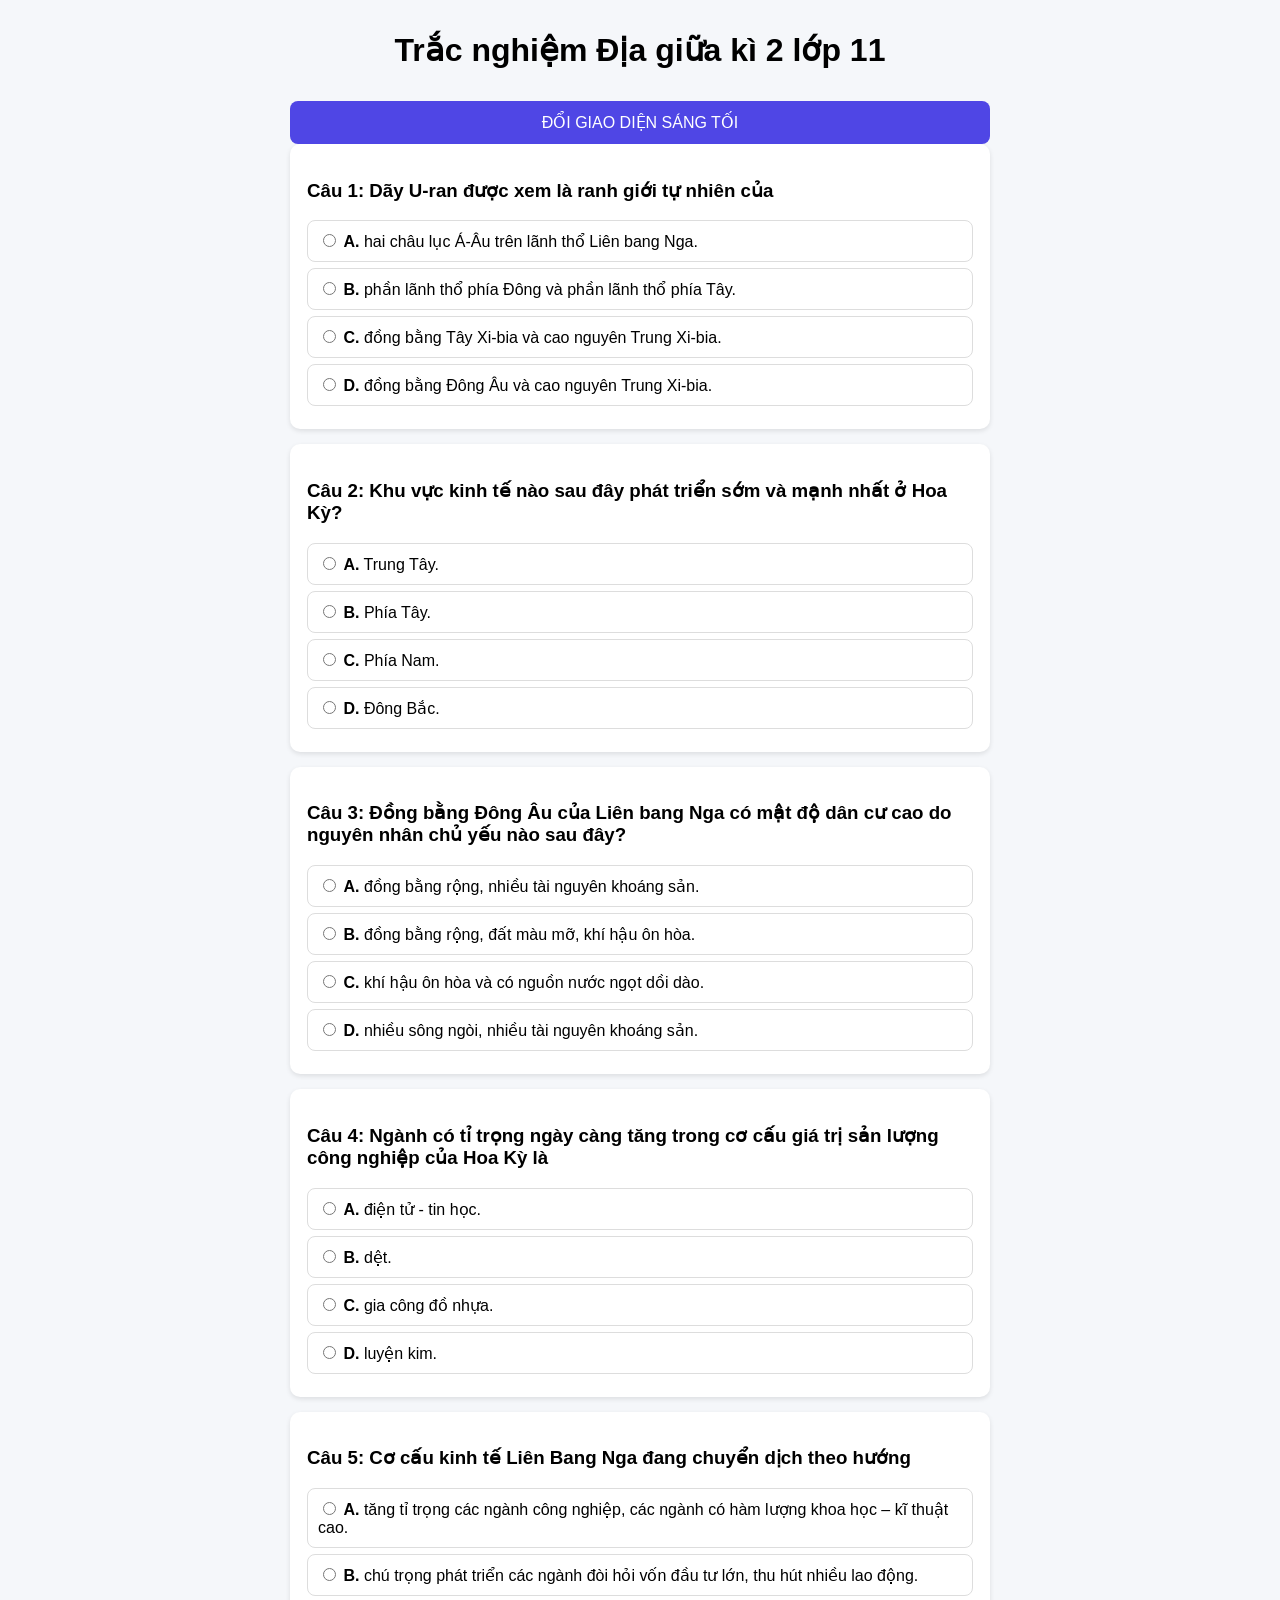
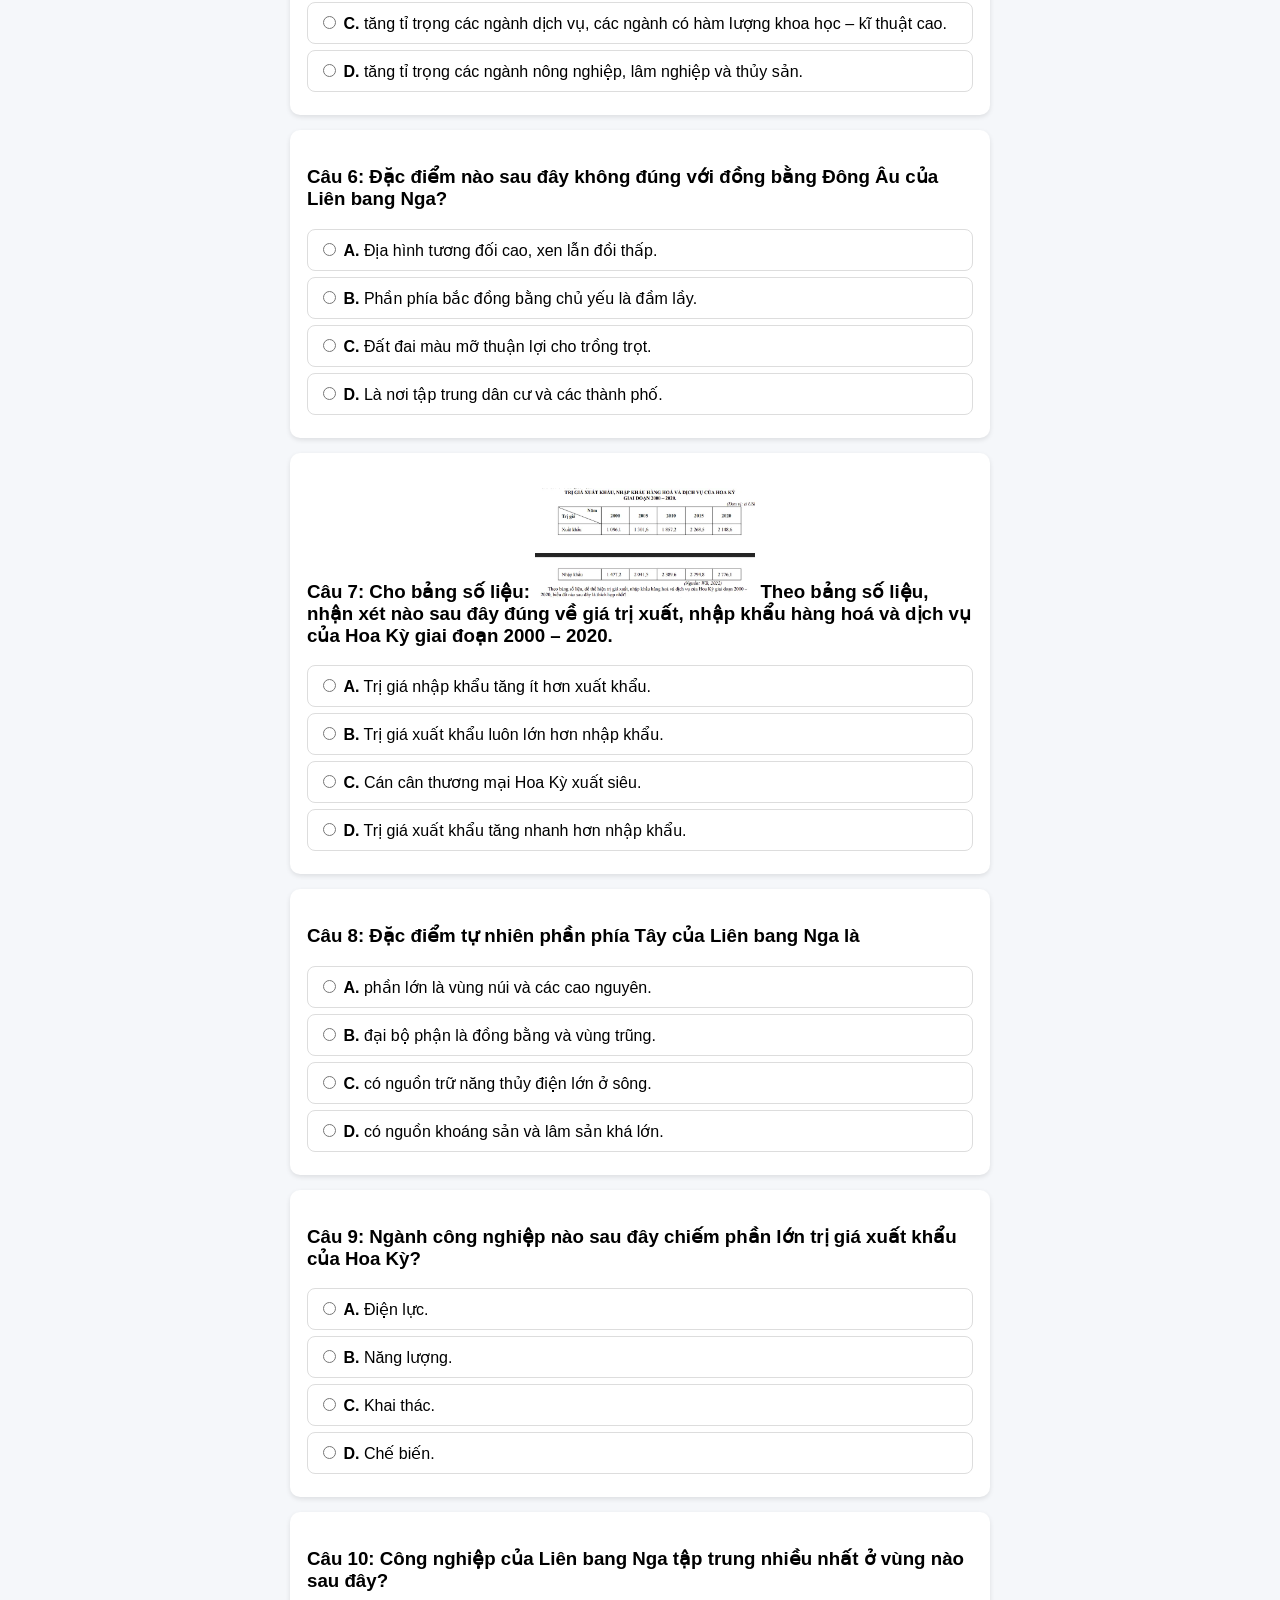
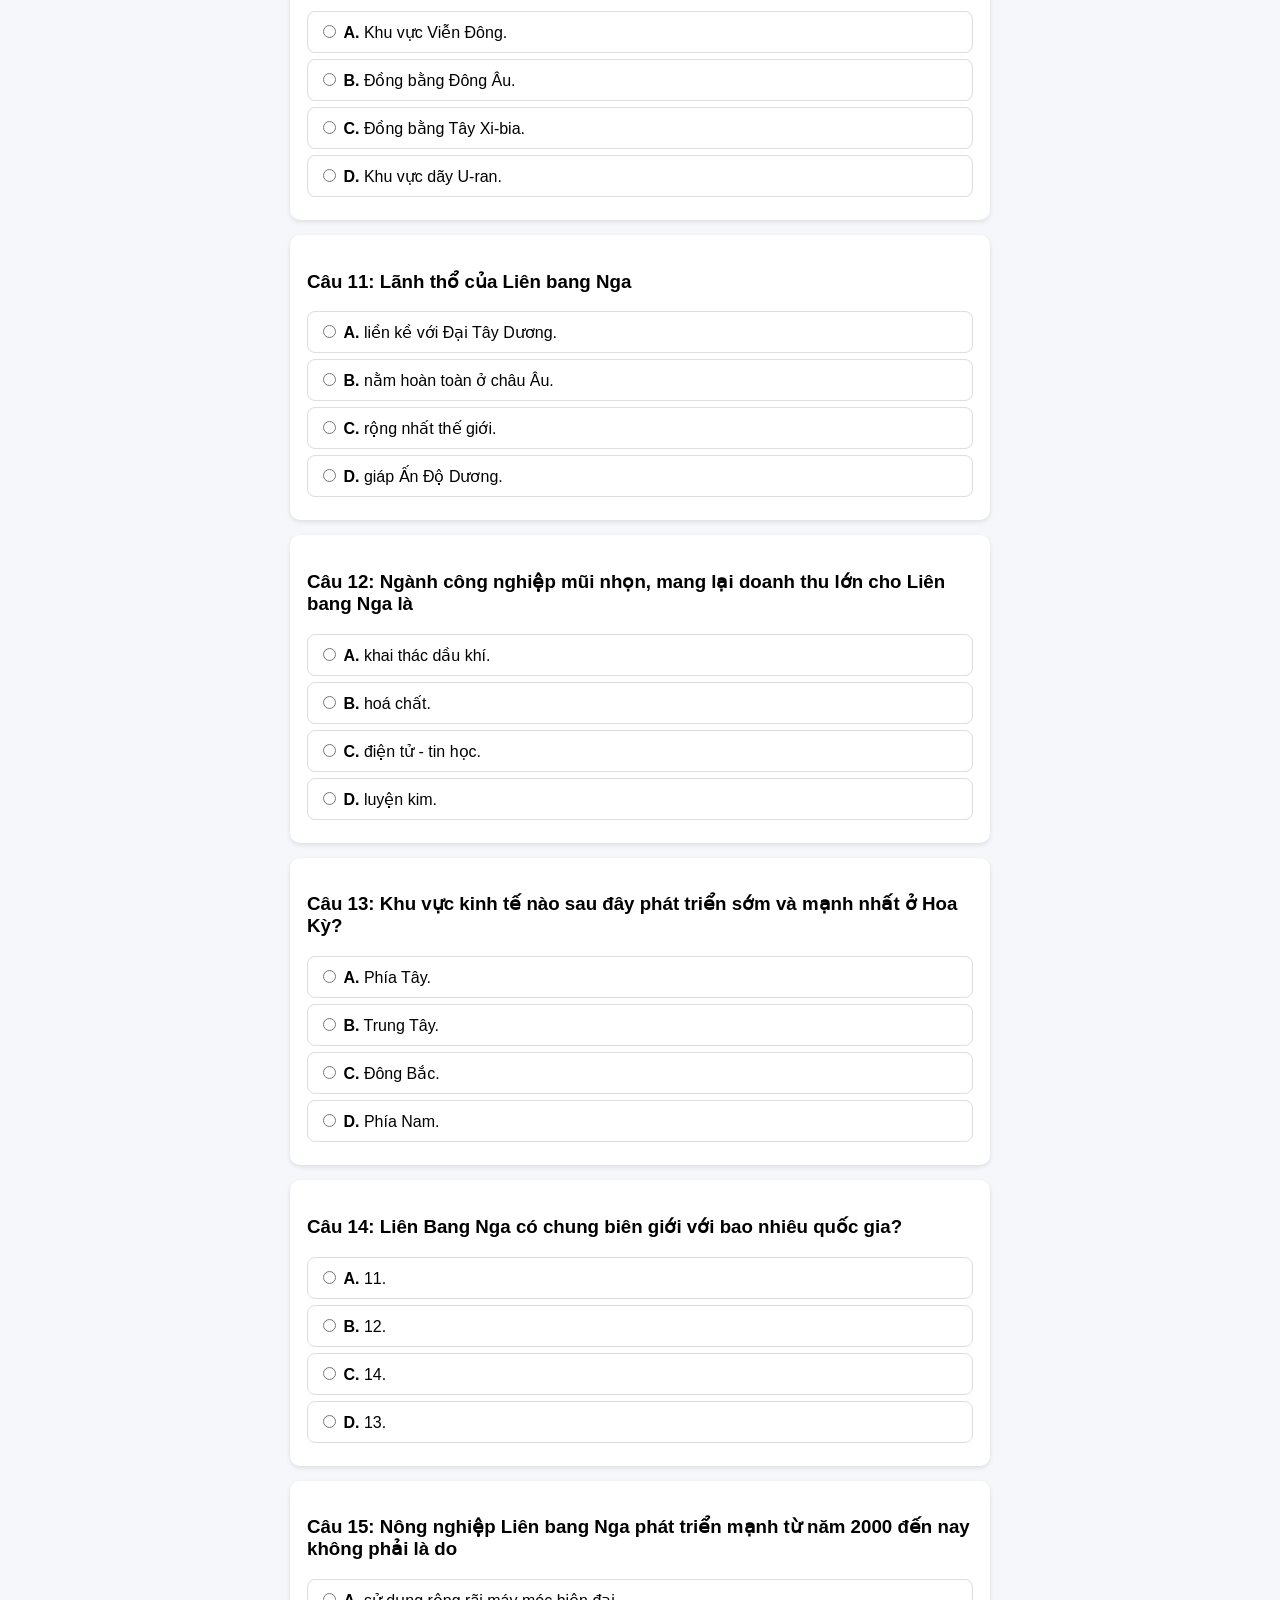
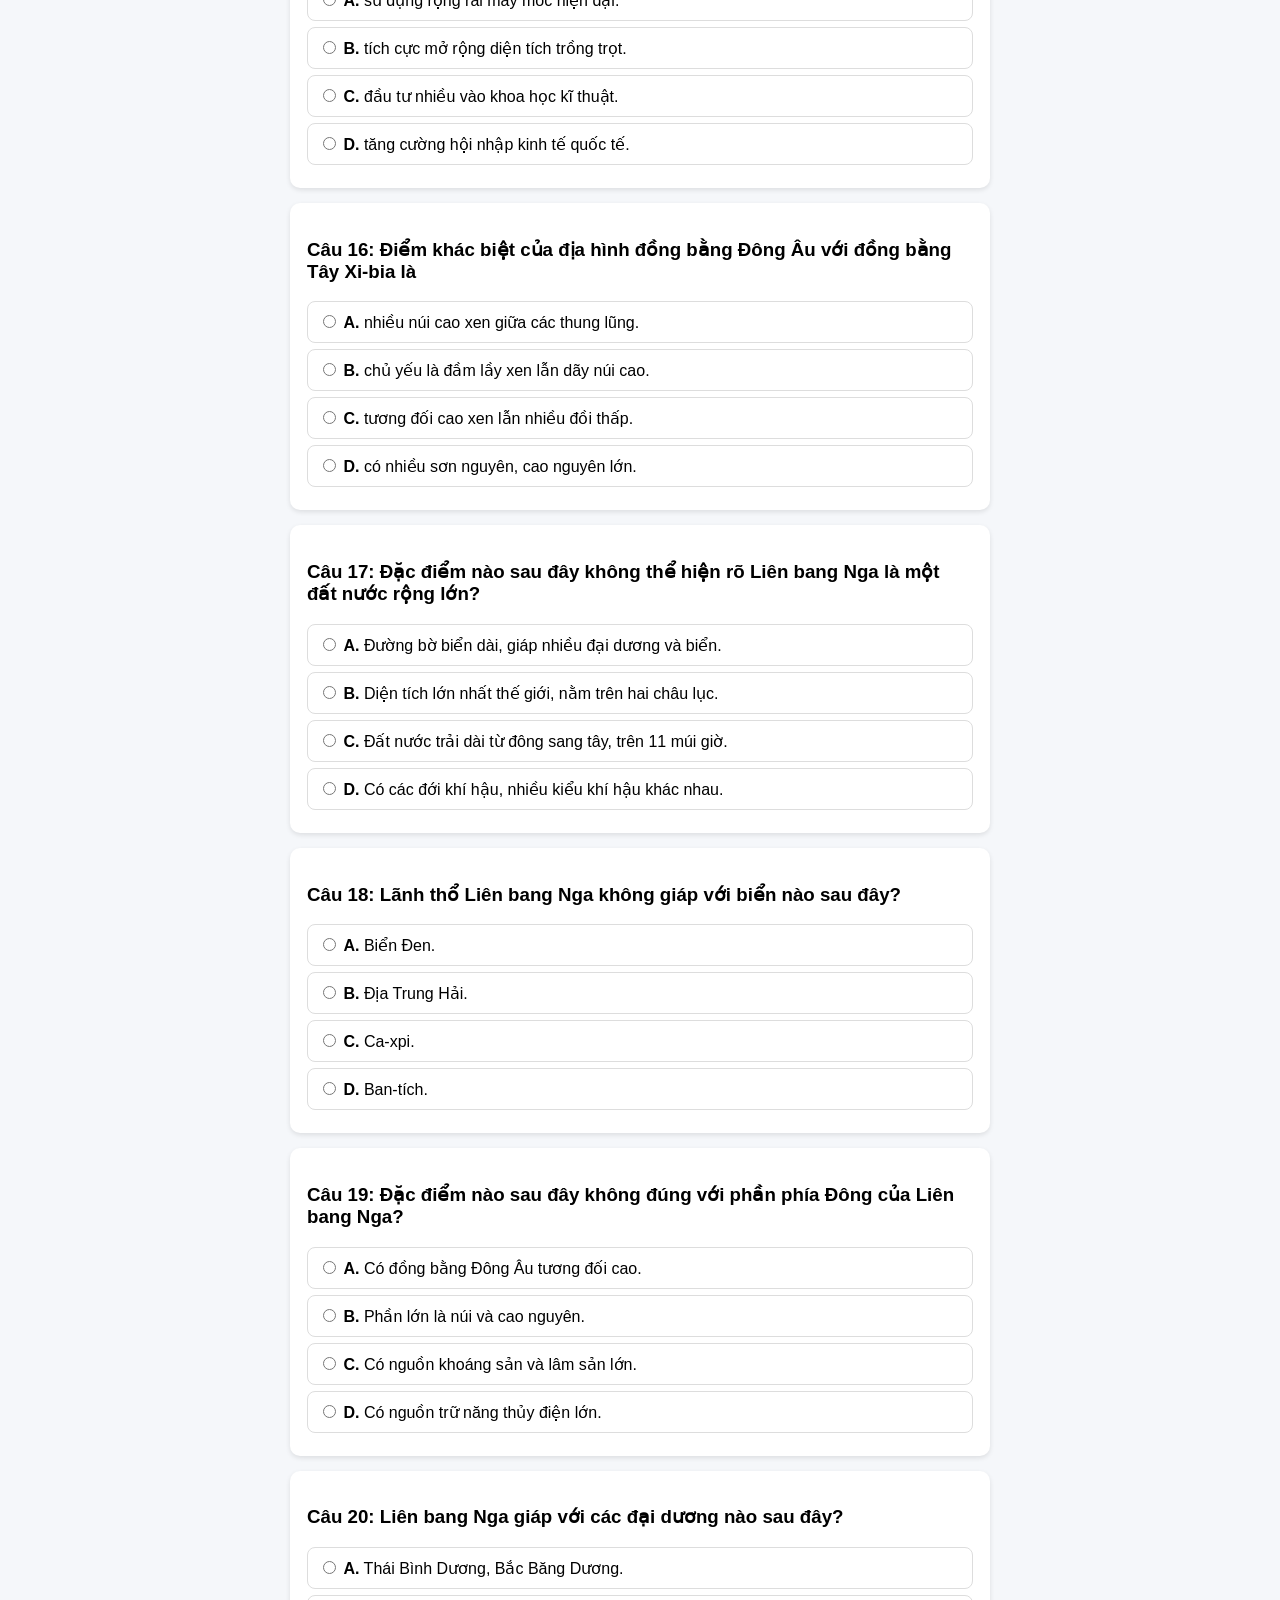
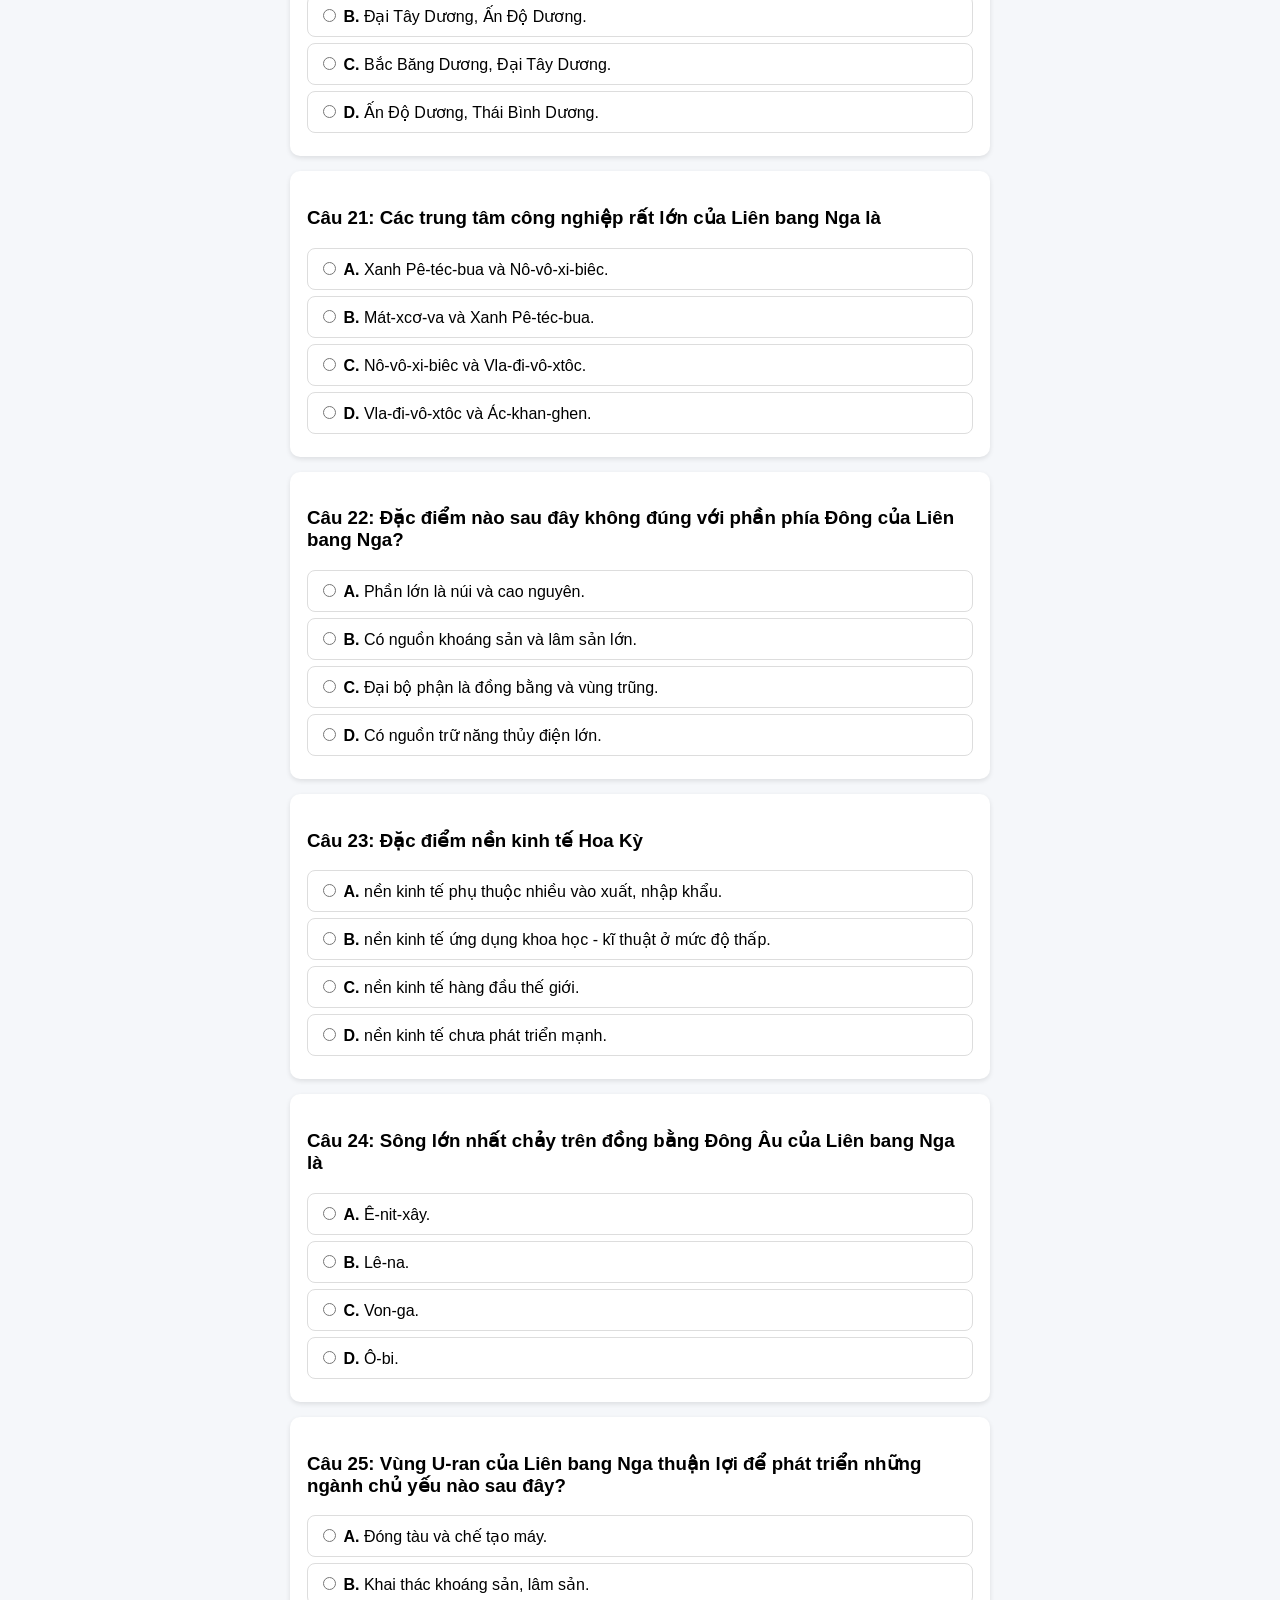
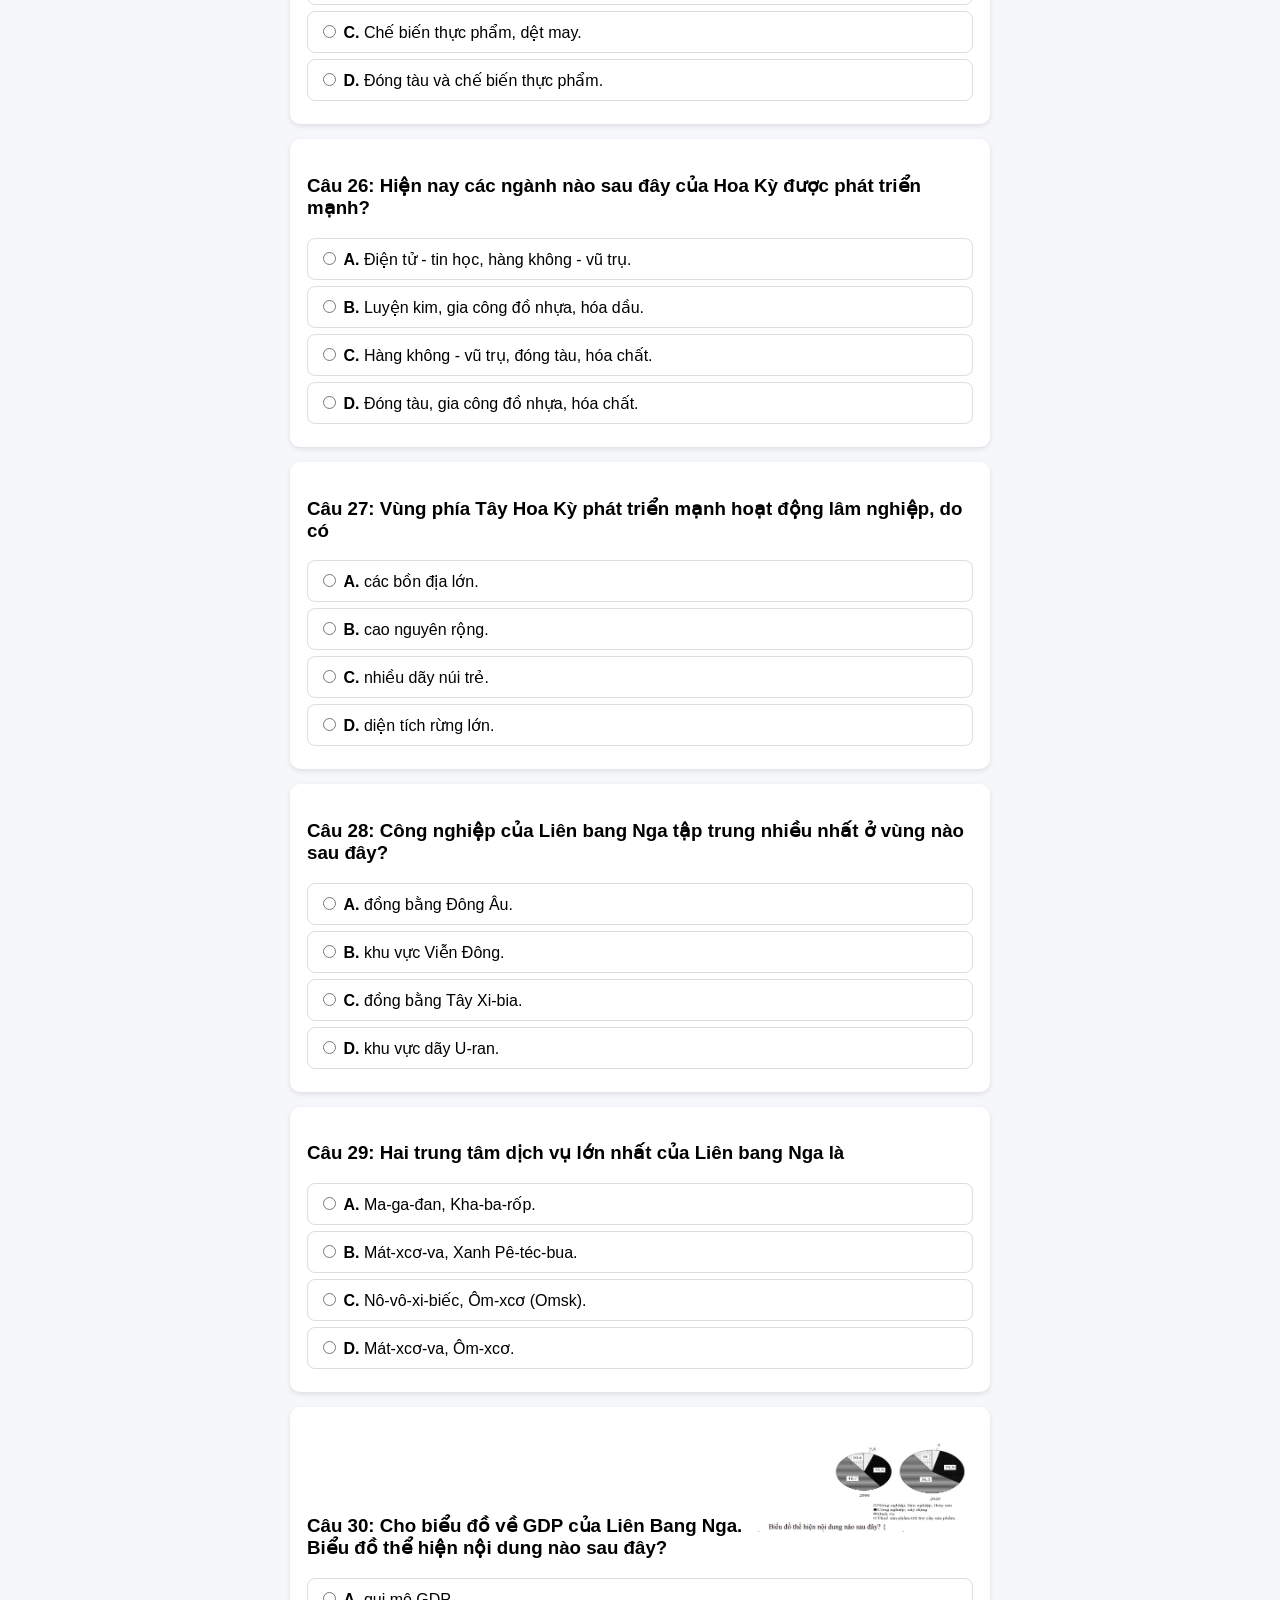
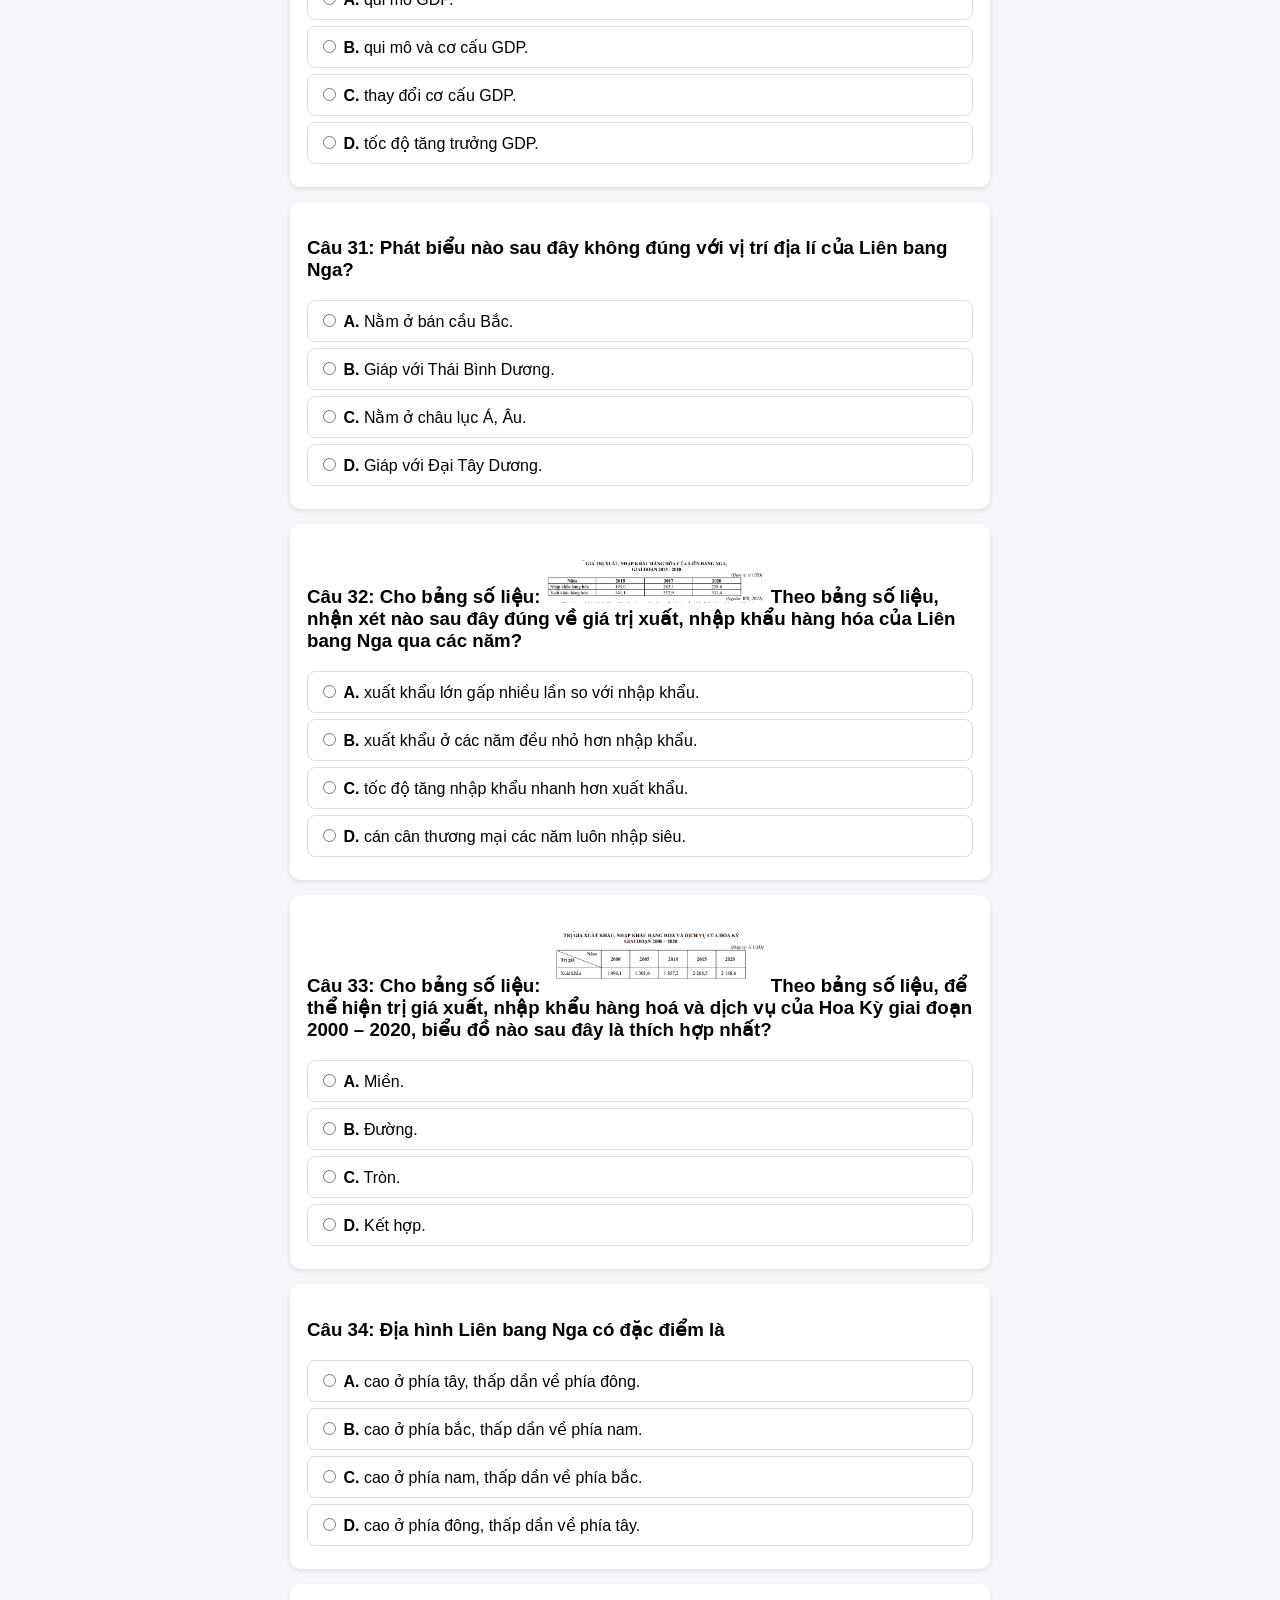
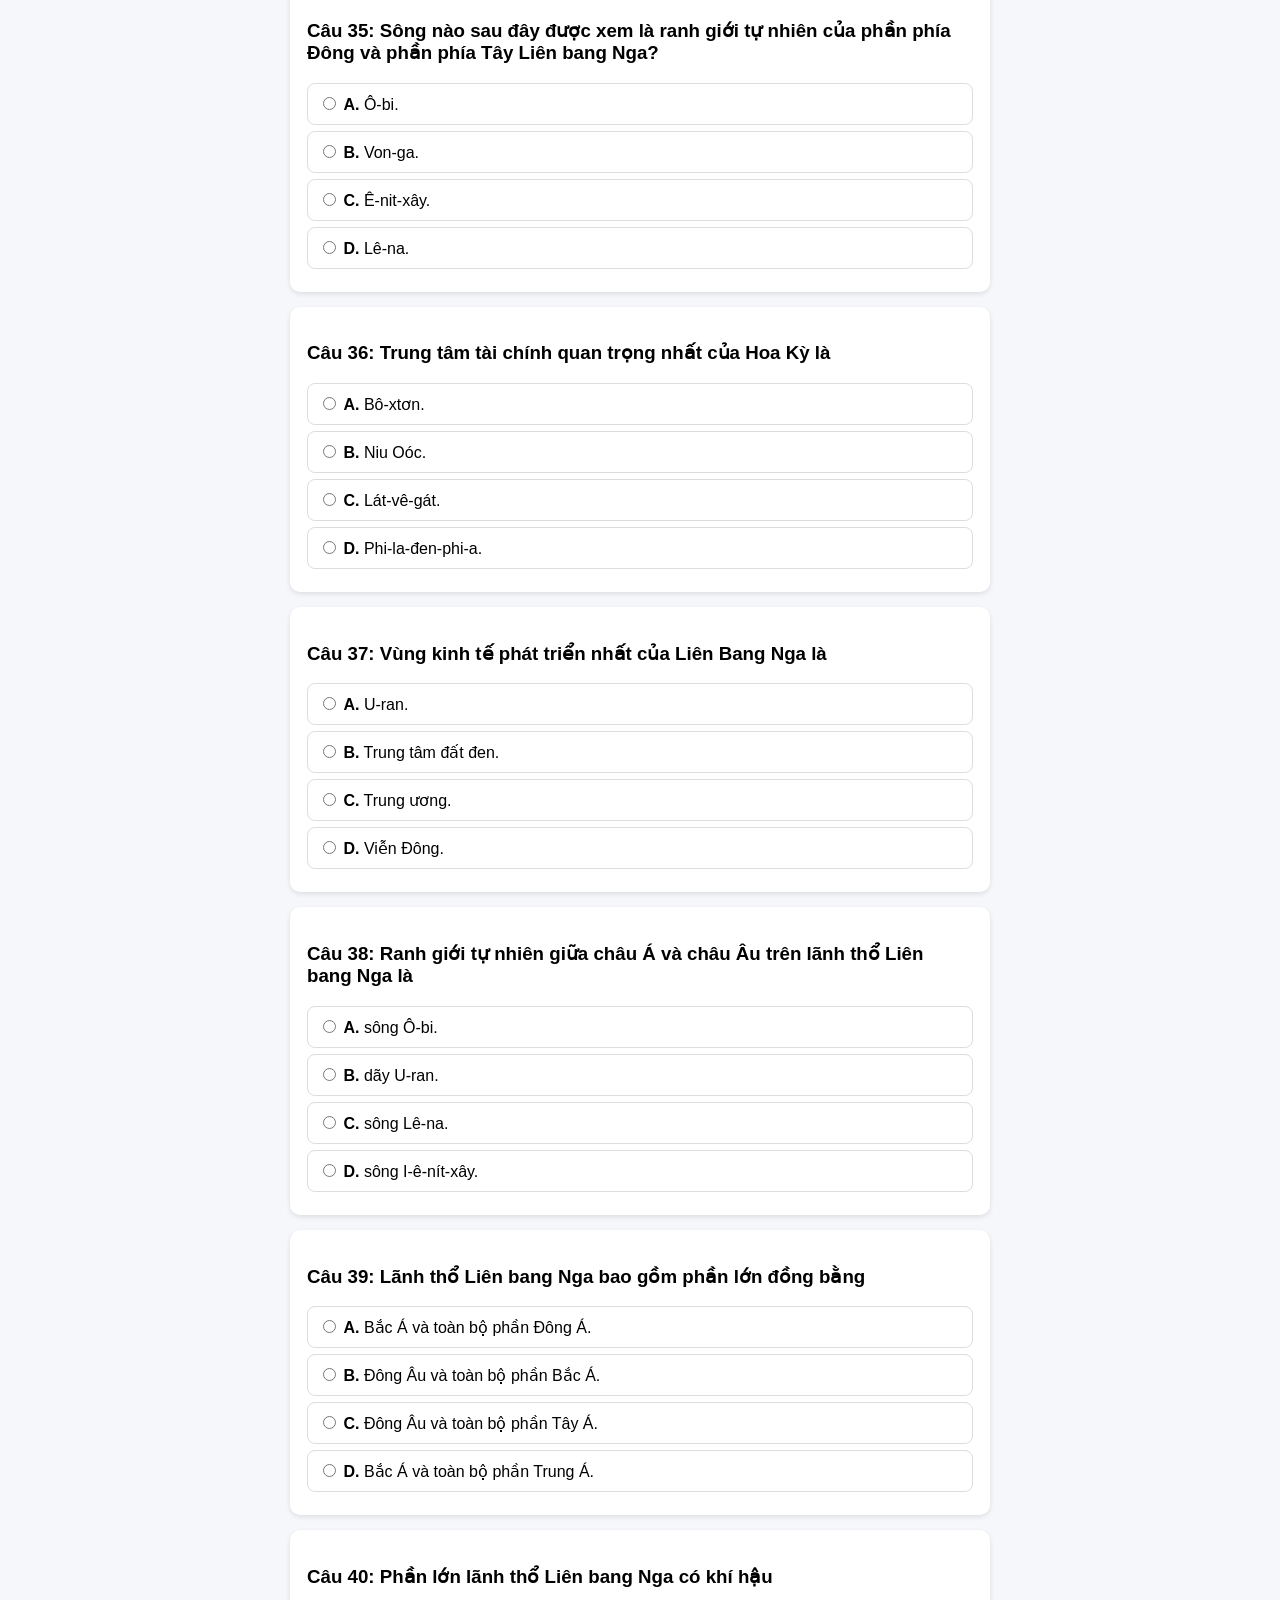
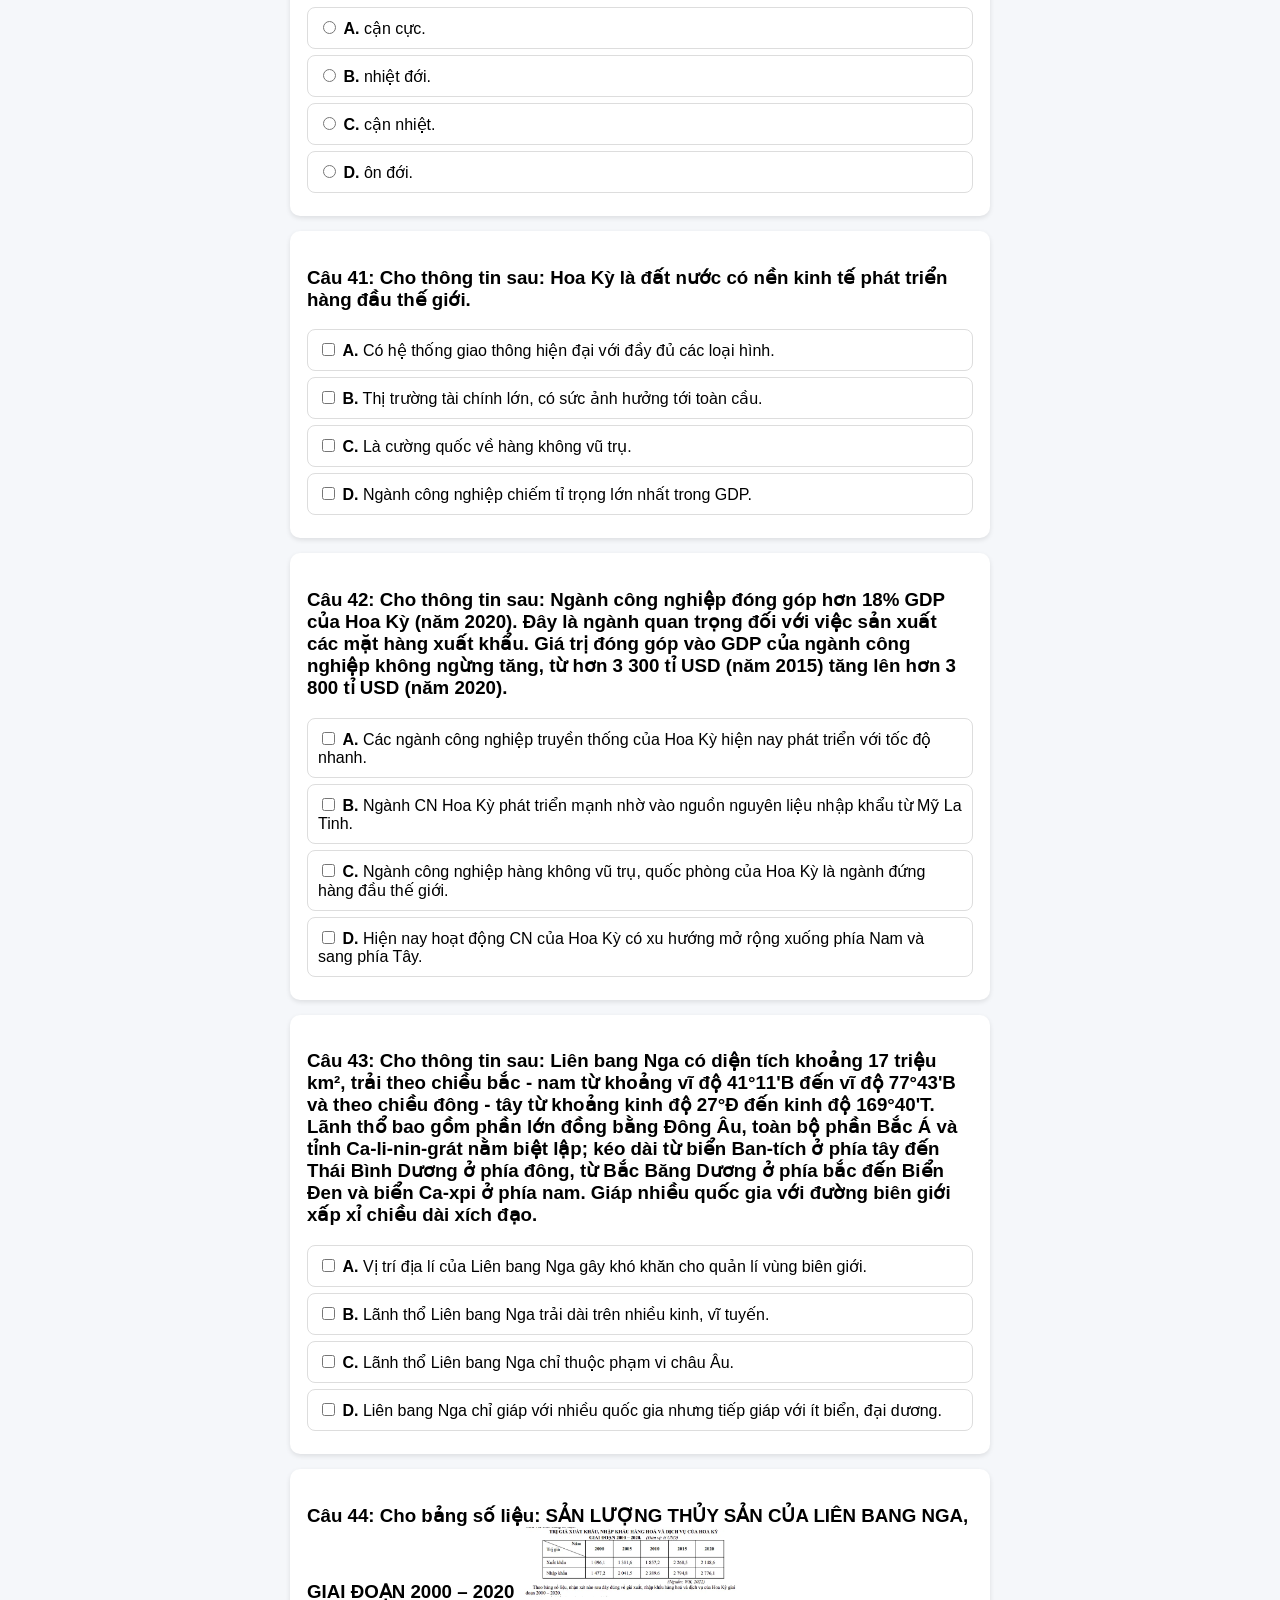
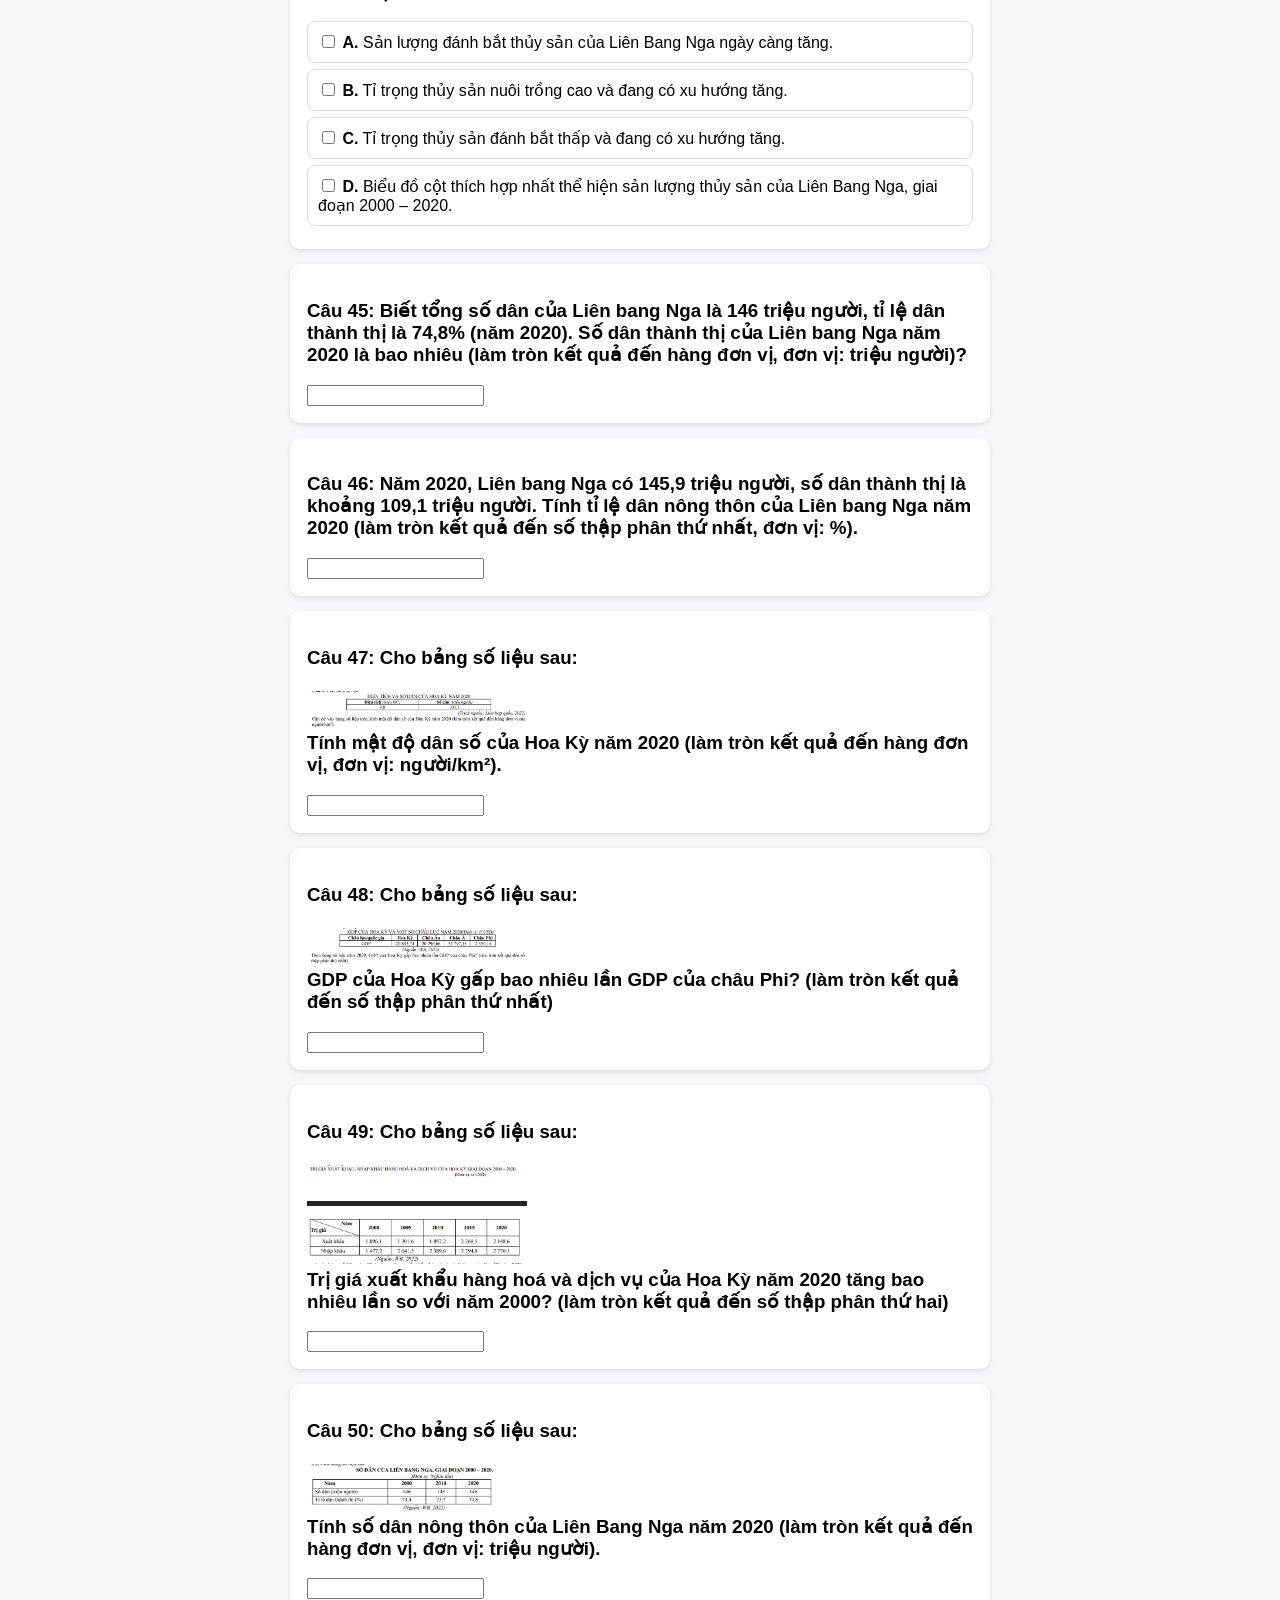
==== index.html @ 1cbe8f53 "doi cau truc file" ====
<!doctype html>
<html lang="vi">
  <head>
    <meta charset="UTF-8" />
    <meta name="viewport" content="width=device-width, initial-scale=1.0" />
    <title>Làm bài trắc nghiệm</title>

    <link rel="stylesheet" href="css/style.css" />
  </head>

  <body>
    <div class="container">
      <h1>Trắc nghiệm Địa giữa kì 2 lớp 11</h1>

      <div class="top-bar">
        <button id="themeToggle">ĐỔI GIAO DIỆN SÁNG TỐI</button>
        <div id="timer"></div>
      </div>

      <div id="quiz"></div>

      <button id="submit">Nộp bài</button>
      <button id="retry">Làm lại</button>

      <div id="result"></div>
      <div id="resultTF"></div>
    </div>

    <footer class="footer">
      <div class="footer-left">
        Mẫu web câu hỏi trắc nghiệm miễn phí<br />
        Mã nguồn mở nên anh em lấy thoải mái<br />

        <a
          class="github-link"
          href="https://github.com/HieuTrung0937/tracnghiemmienphi.git"
          target="_blank"
        >
          GitHub Source
        </a>
      </div>

      <div class="footer-right">
        Thiết kế bởi Nguyễn Trung Hiếu<br />
        Học sinh trường THPT Trần Văn Kiết
      </div>
    </footer>
    <div id="imgModal" class="img-modal" onclick="closeImage()">
      <img id="imgPreview" />
    </div>
    <script src="./data/questions.js"></script>
    <script src="./js/quiz.js"></script>
    <script src="./js/app.js"></script>
  </body>
</html>
---- css/style.css ----
body {
  font-family: Arial, sans-serif;
  background: #f5f7fa;
  margin: 0;
  padding: 10px;
  padding-bottom: 80px;
}

.container {
  max-width: 700px;
  margin: auto;
}

h1 {
  text-align: center;
}

/* ===== QUESTION CARD ===== */

.question {
  background: white;
  padding: 15px;
  margin-bottom: 15px;
  border-radius: 10px;
  border: 2px solid transparent;
  box-shadow: 0 2px 5px rgba(0, 0, 0, 0.1);
}

/* khi sai */

.question.wrong {
  background: #ffe5e5;
  border: 2px solid red;
}

/* ===== OPTIONS ===== */

.option {
  display: block;
  padding: 10px;
  margin: 6px 0;
  border-radius: 8px;
  border: 1px solid #ddd;
}

.option:hover {
  background: #eef2ff;
}

/* ===== BUTTON ===== */

button {
  padding: 12px;
  border: none;
  border-radius: 8px;
  background: #4f46e5;
  color: white;
  font-size: 16px;
  width: 100%;
  margin-top: 10px;
}

#retry {
  background: #6b7280;
}

/* ===== RESULT ===== */

#result,
#resultTF {
  margin-top: 20px;
  font-size: 20px;
  font-weight: bold;
  min-height: 30px;
}

/* ===== DARK MODE ===== */

.dark {
  background: #121212;
  color: #e5e5e5;
}

.dark .question {
  background: #1e1e1e;
  box-shadow: none;
}

.dark .option {
  border: 1px solid #444;
}

.dark .option:hover {
  background: #2a2a2a;
}

.dark button {
  background: #6366f1;
}

.dark #retry {
  background: #4b5563;
}

/* ===== IMAGE QUIZ ===== */

.quiz-img {
  max-width: 220px;
  cursor: pointer;
  border-radius: 8px;
}

.img-modal {
  display: none;
  position: fixed;
  z-index: 999;
  top: 0;
  left: 0;
  width: 100%;
  height: 100%;
  background: rgba(0, 0, 0, 0.8);
  justify-content: center;
  align-items: center;
}

.img-modal img {
  max-width: 90%;
  max-height: 90%;
  border-radius: 10px;
}

/* ===== FOOTER ===== */

.footer {
  display: flex;
  justify-content: space-between;
  gap: 20px;

  margin-top: 40px;
  padding: 18px;

  border-top: 1px solid #e5e5e5;
  color: #666;
  font-size: 14px;
}

.footer-left {
  max-width: 60%;
}

.footer-right {
  text-align: right;
}

@media (max-width: 600px) {
  .footer {
    flex-direction: column;
    text-align: center;
  }

  .footer-left {
    max-width: 100%;
  }

  .footer-right {
    text-align: center;
  }
}

/* ===== GITHUB BUTTON ===== */

.github-link {
  display: inline-block;
  margin-top: 8px;
  padding: 6px 12px;

  font-size: 13px;
  text-decoration: none;

  color: white;
  background: #24292e;

  border-radius: 6px;
  transition: 0.2s;
}

.github-link:hover {
  background: #000;
  transform: translateY(-1px);
}
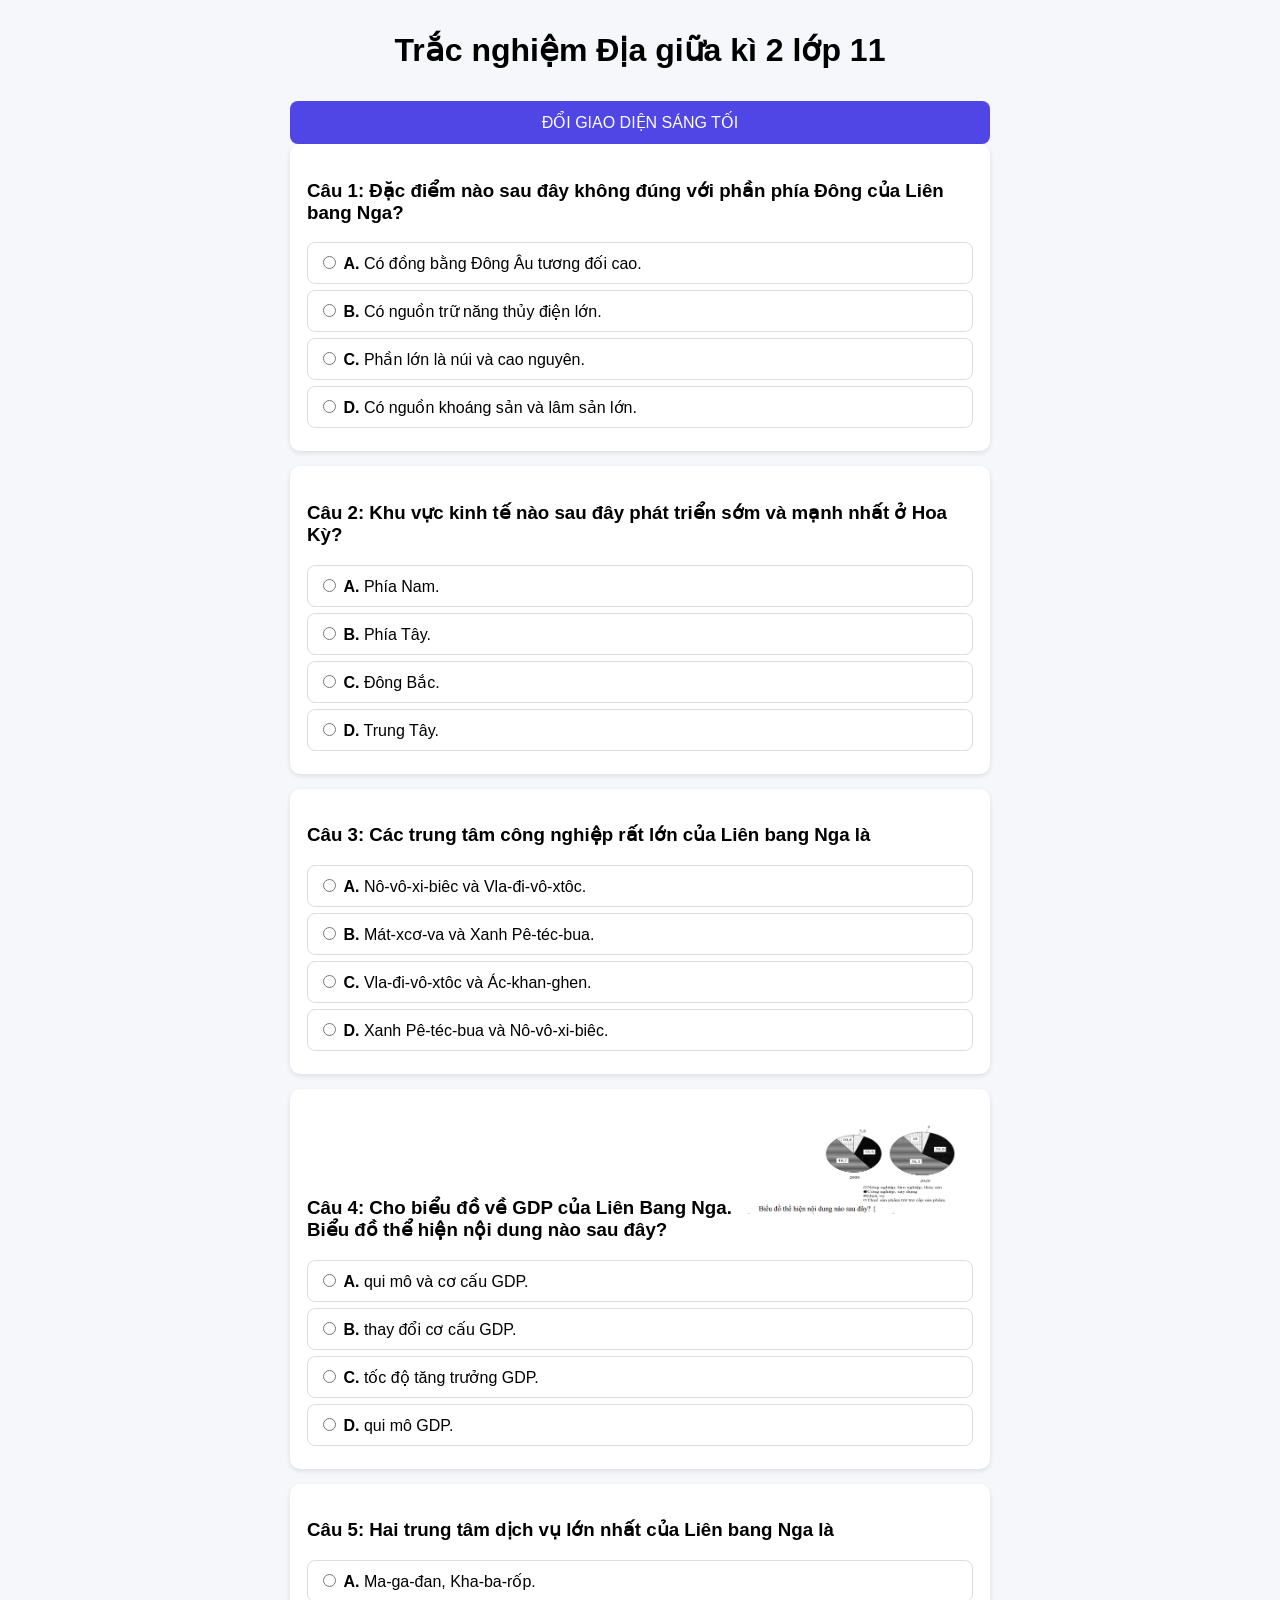
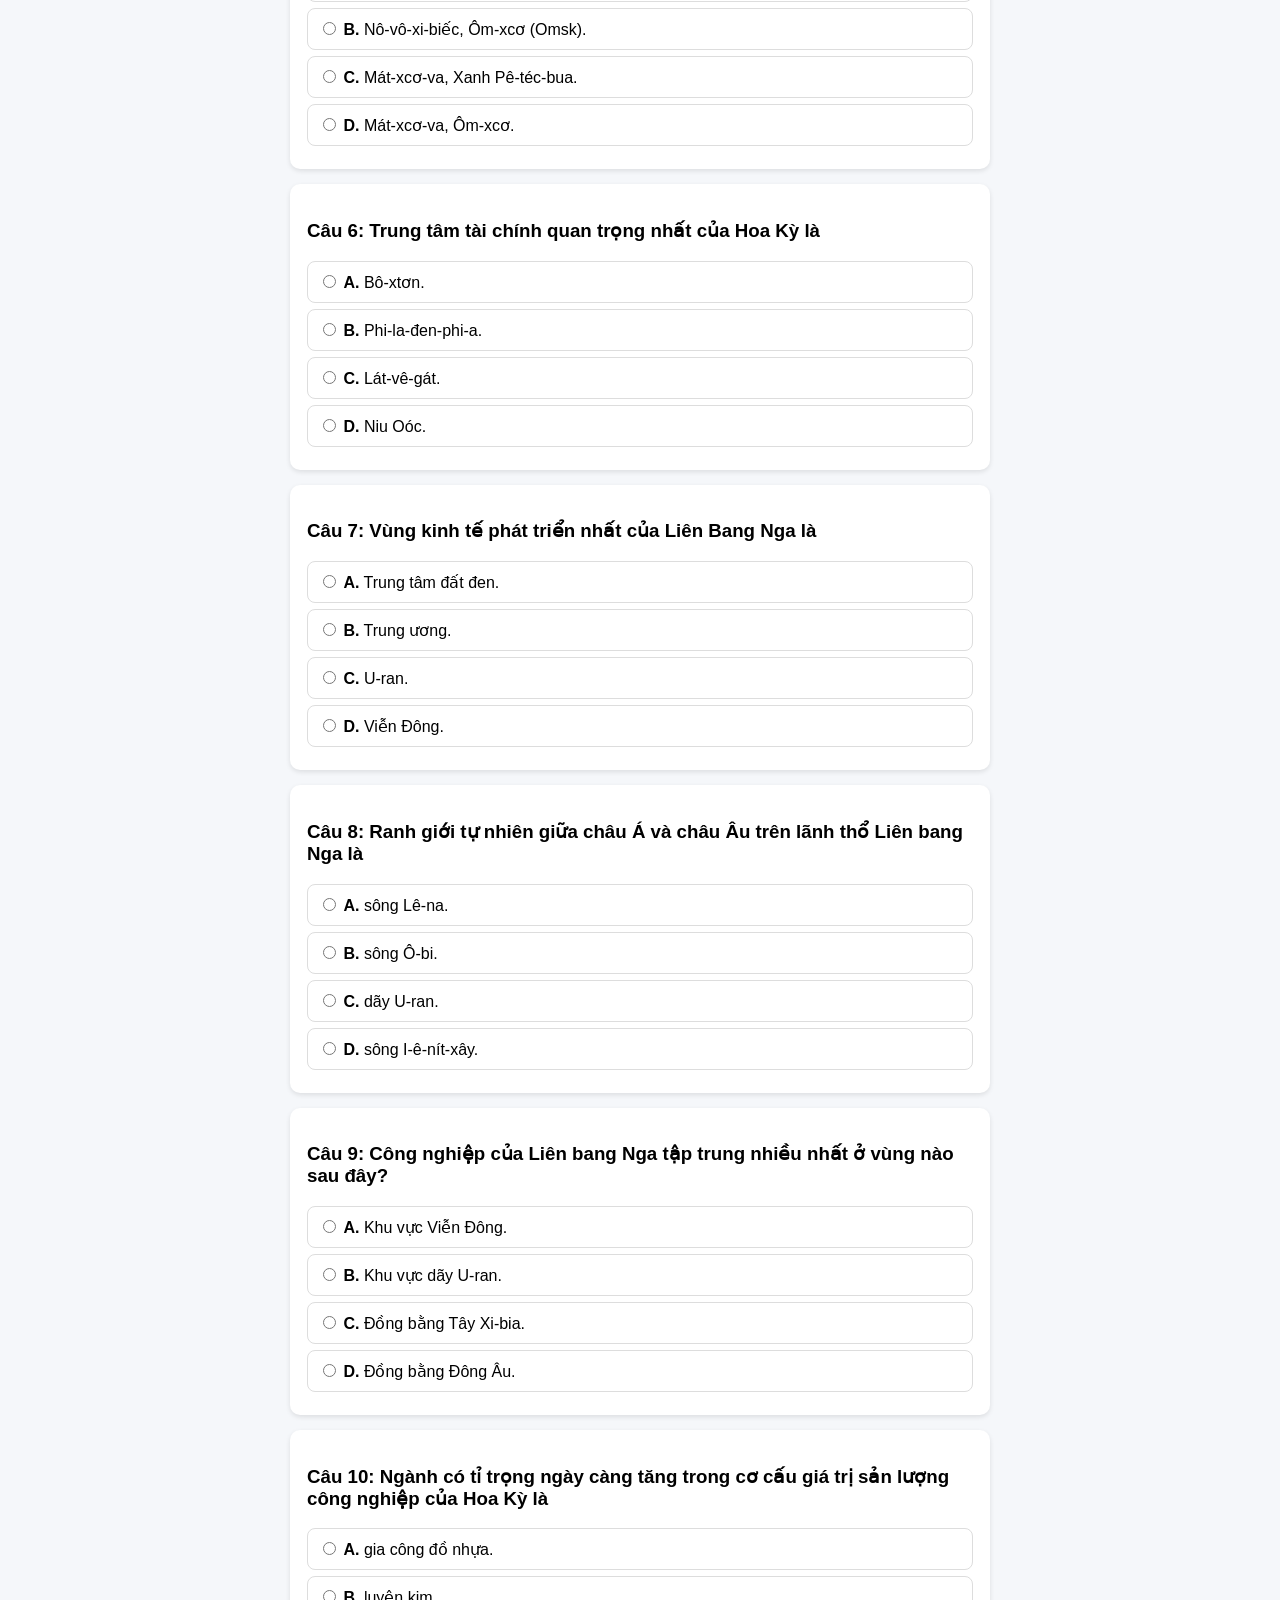
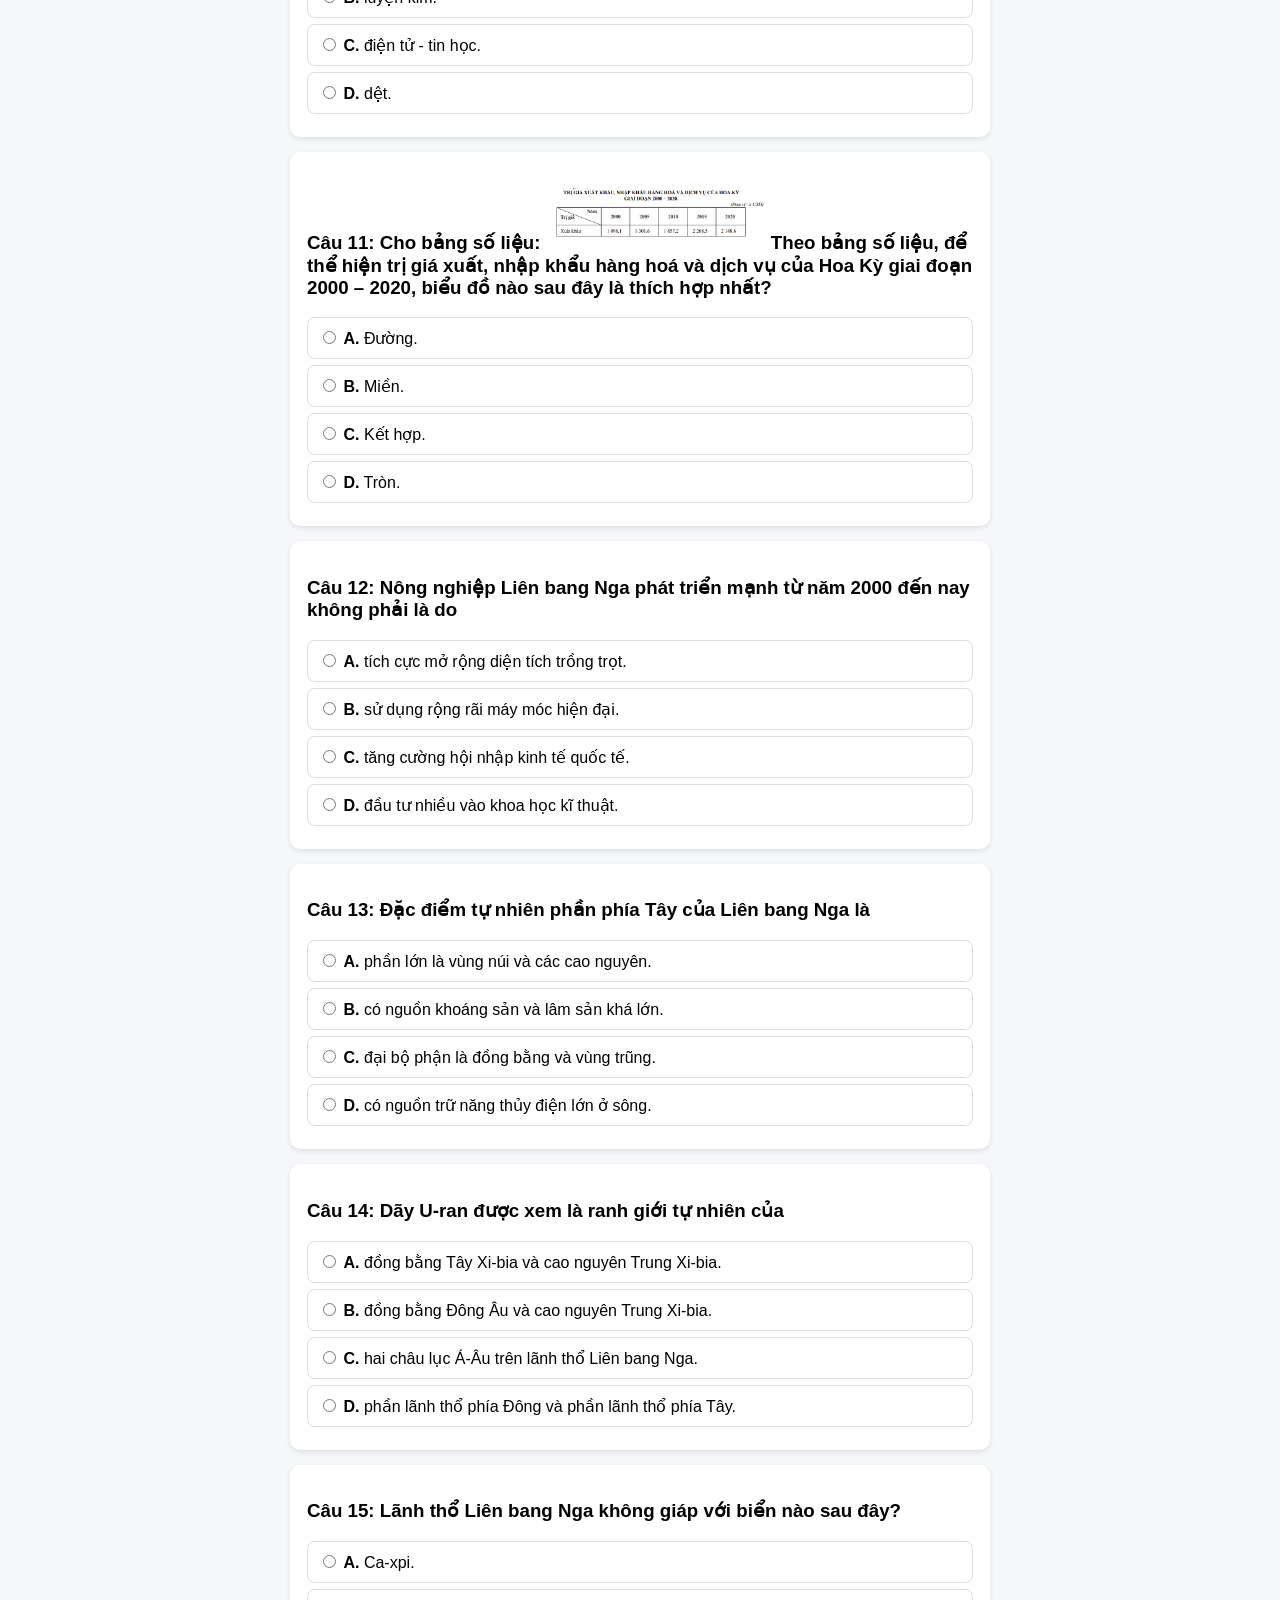
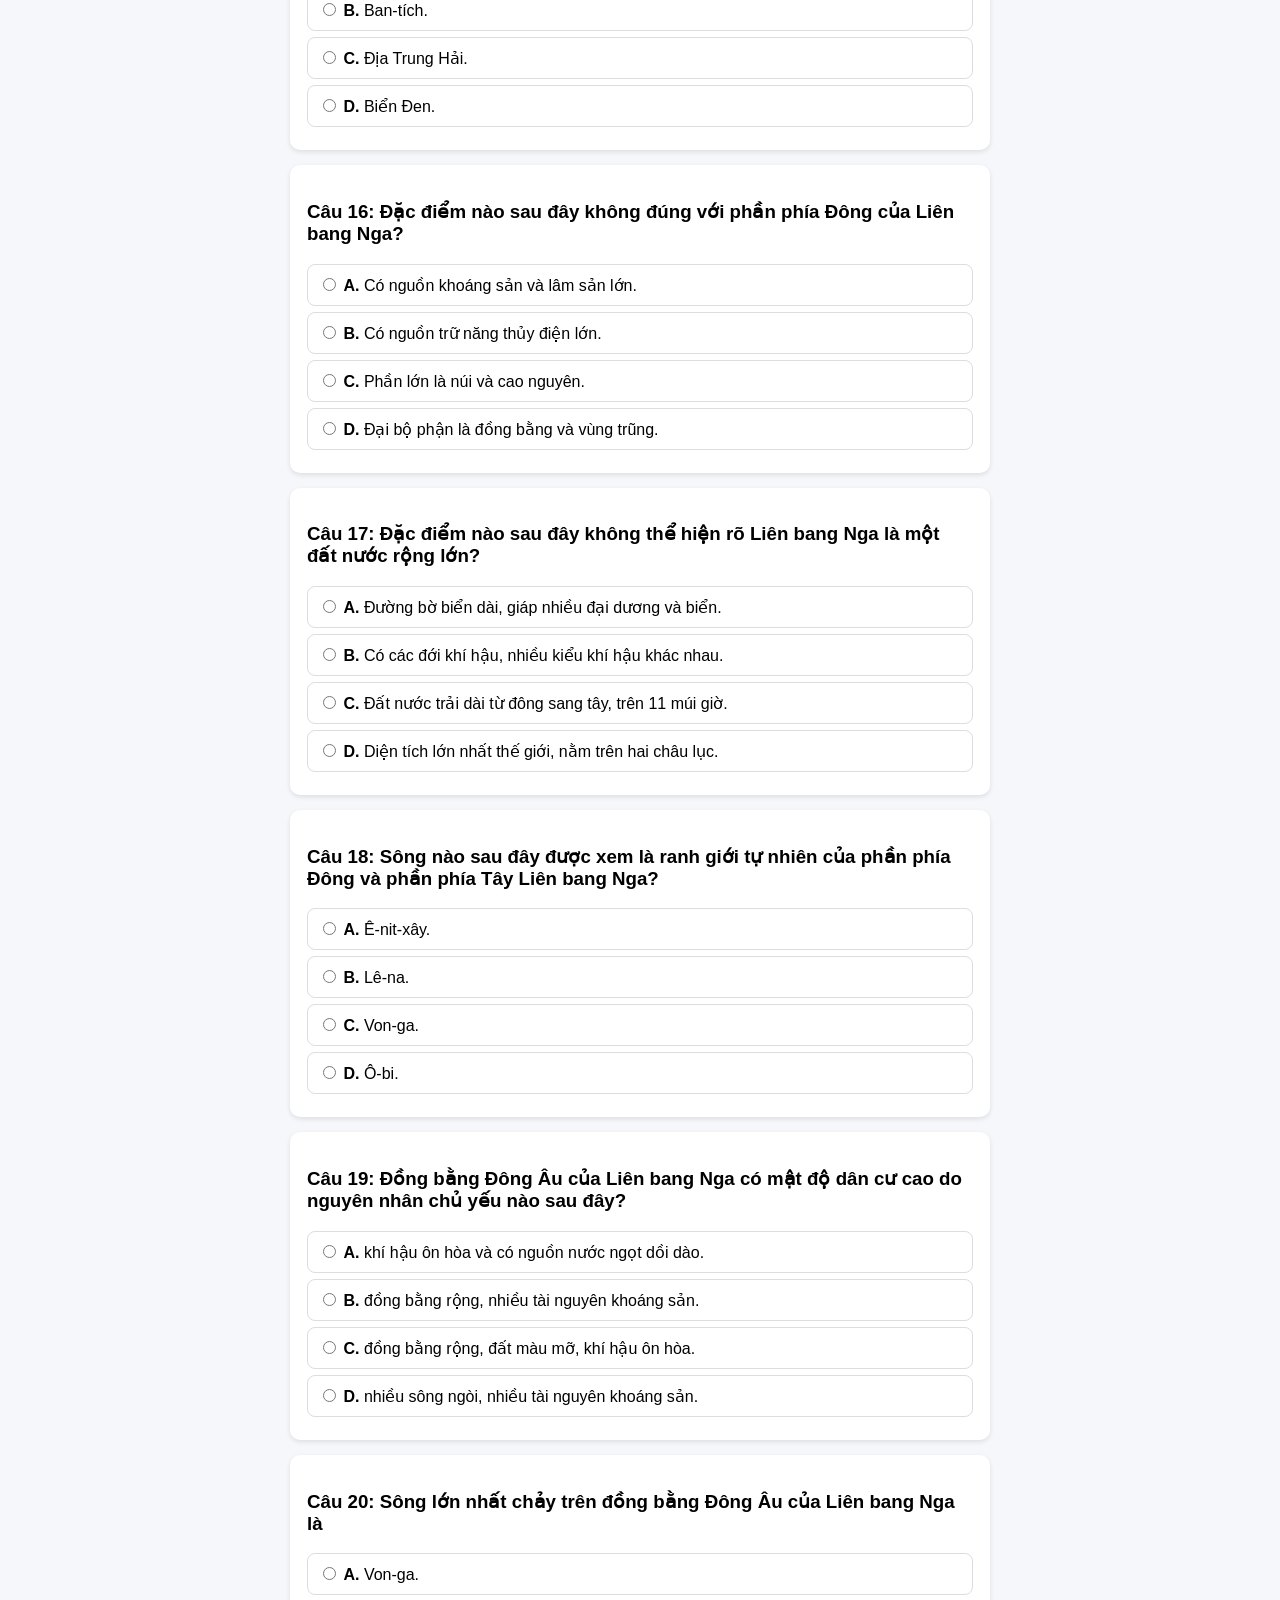
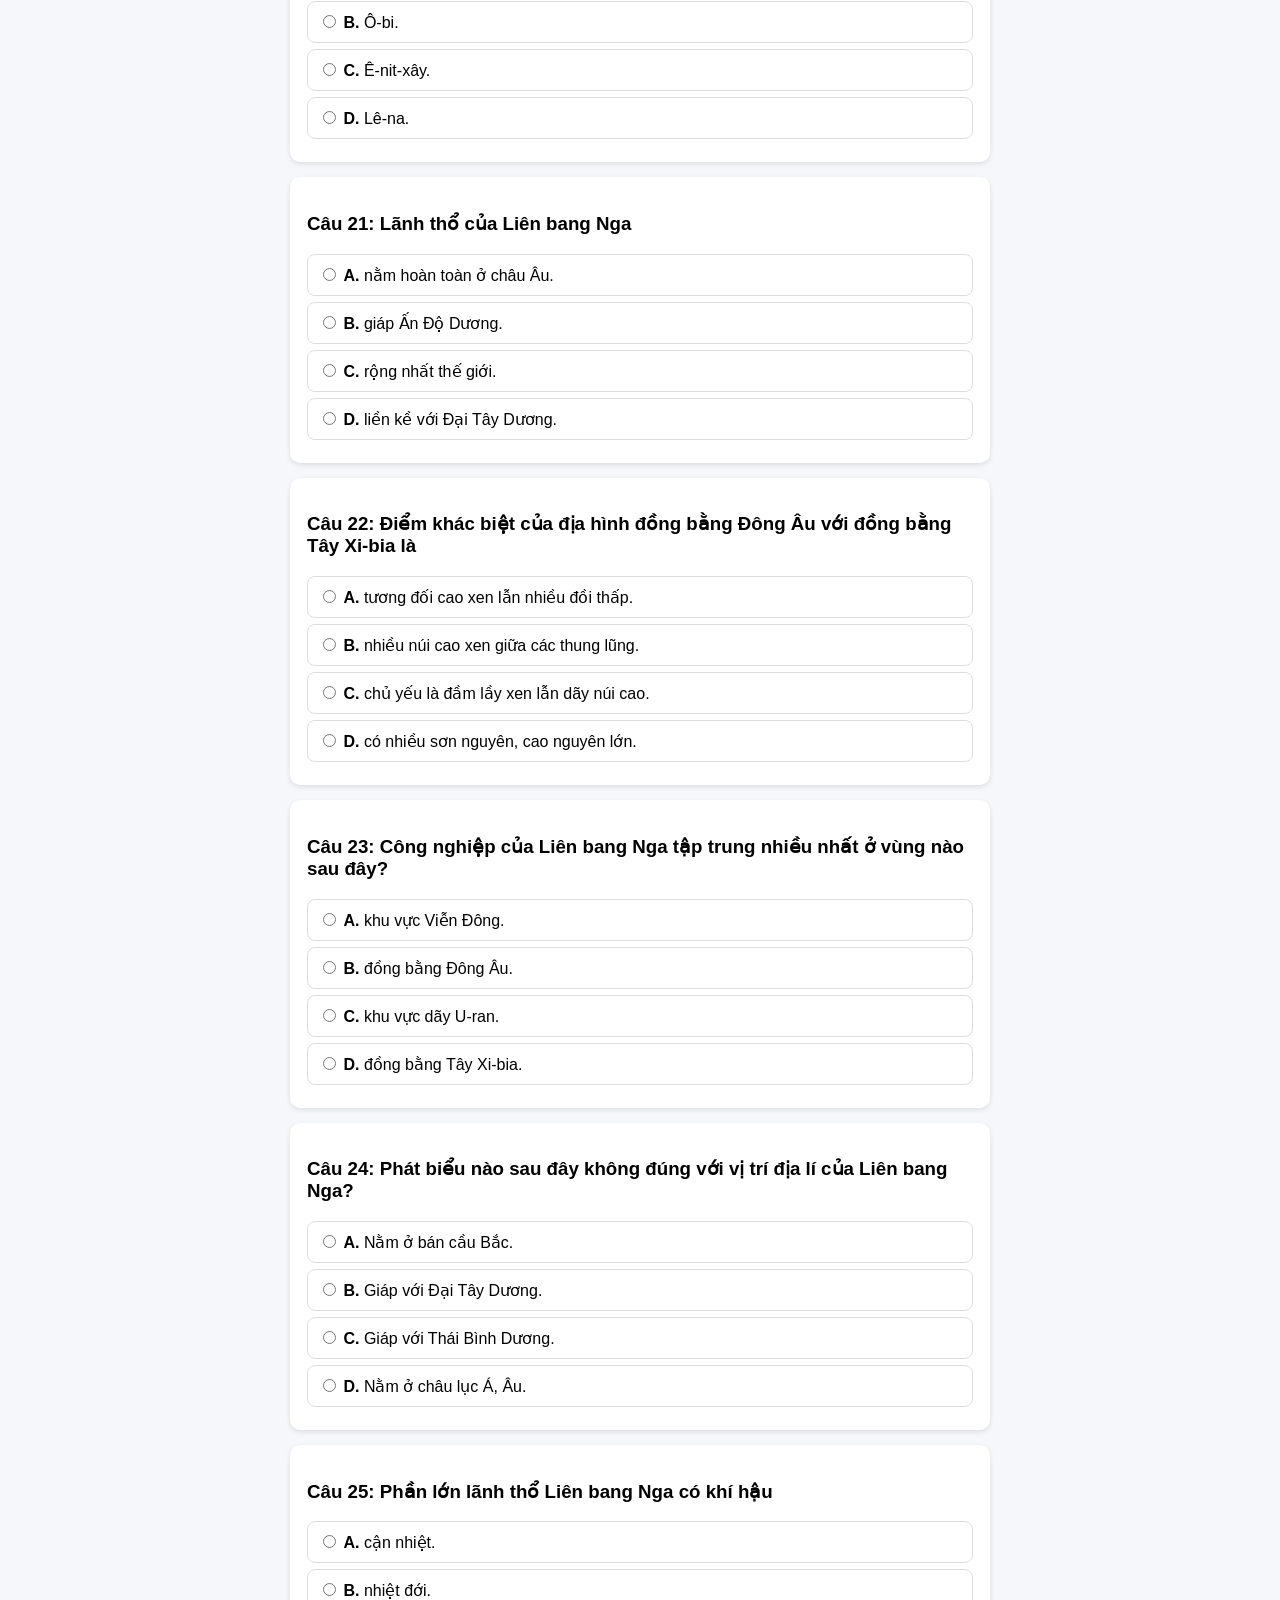
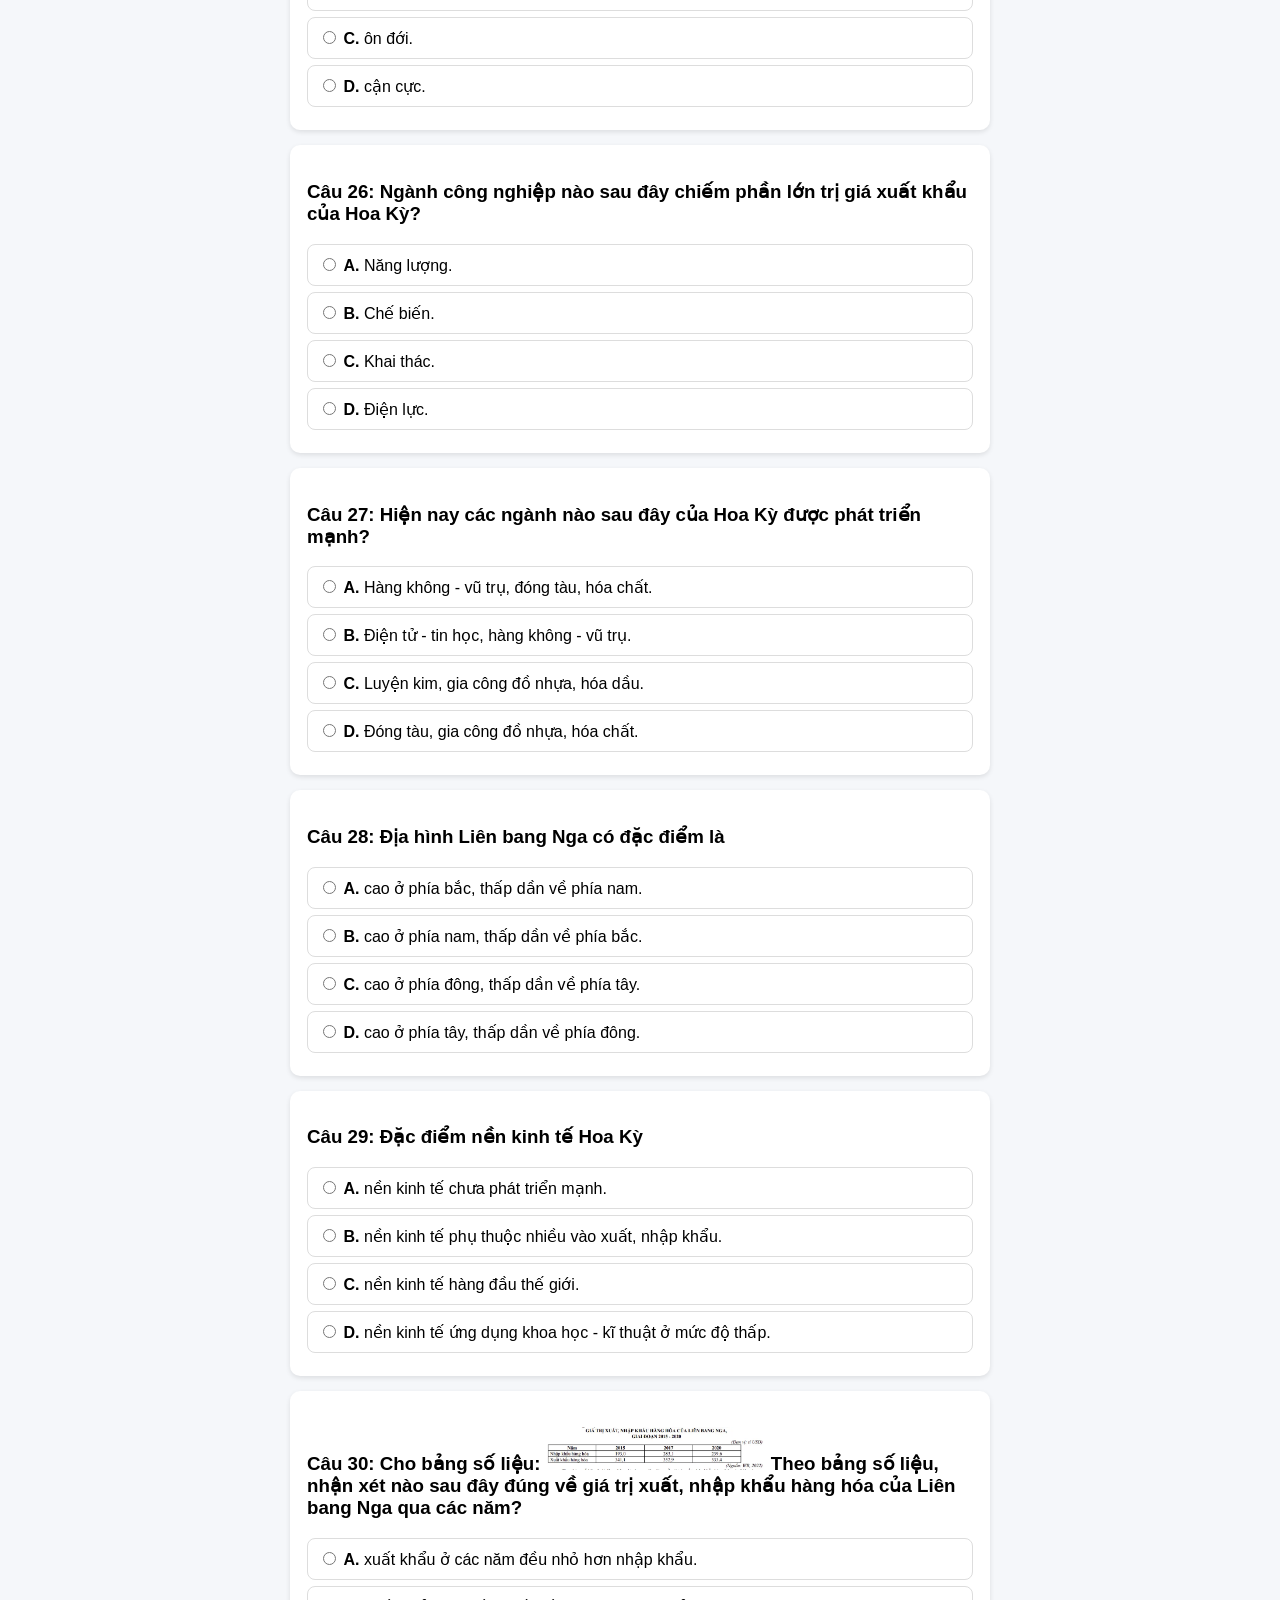
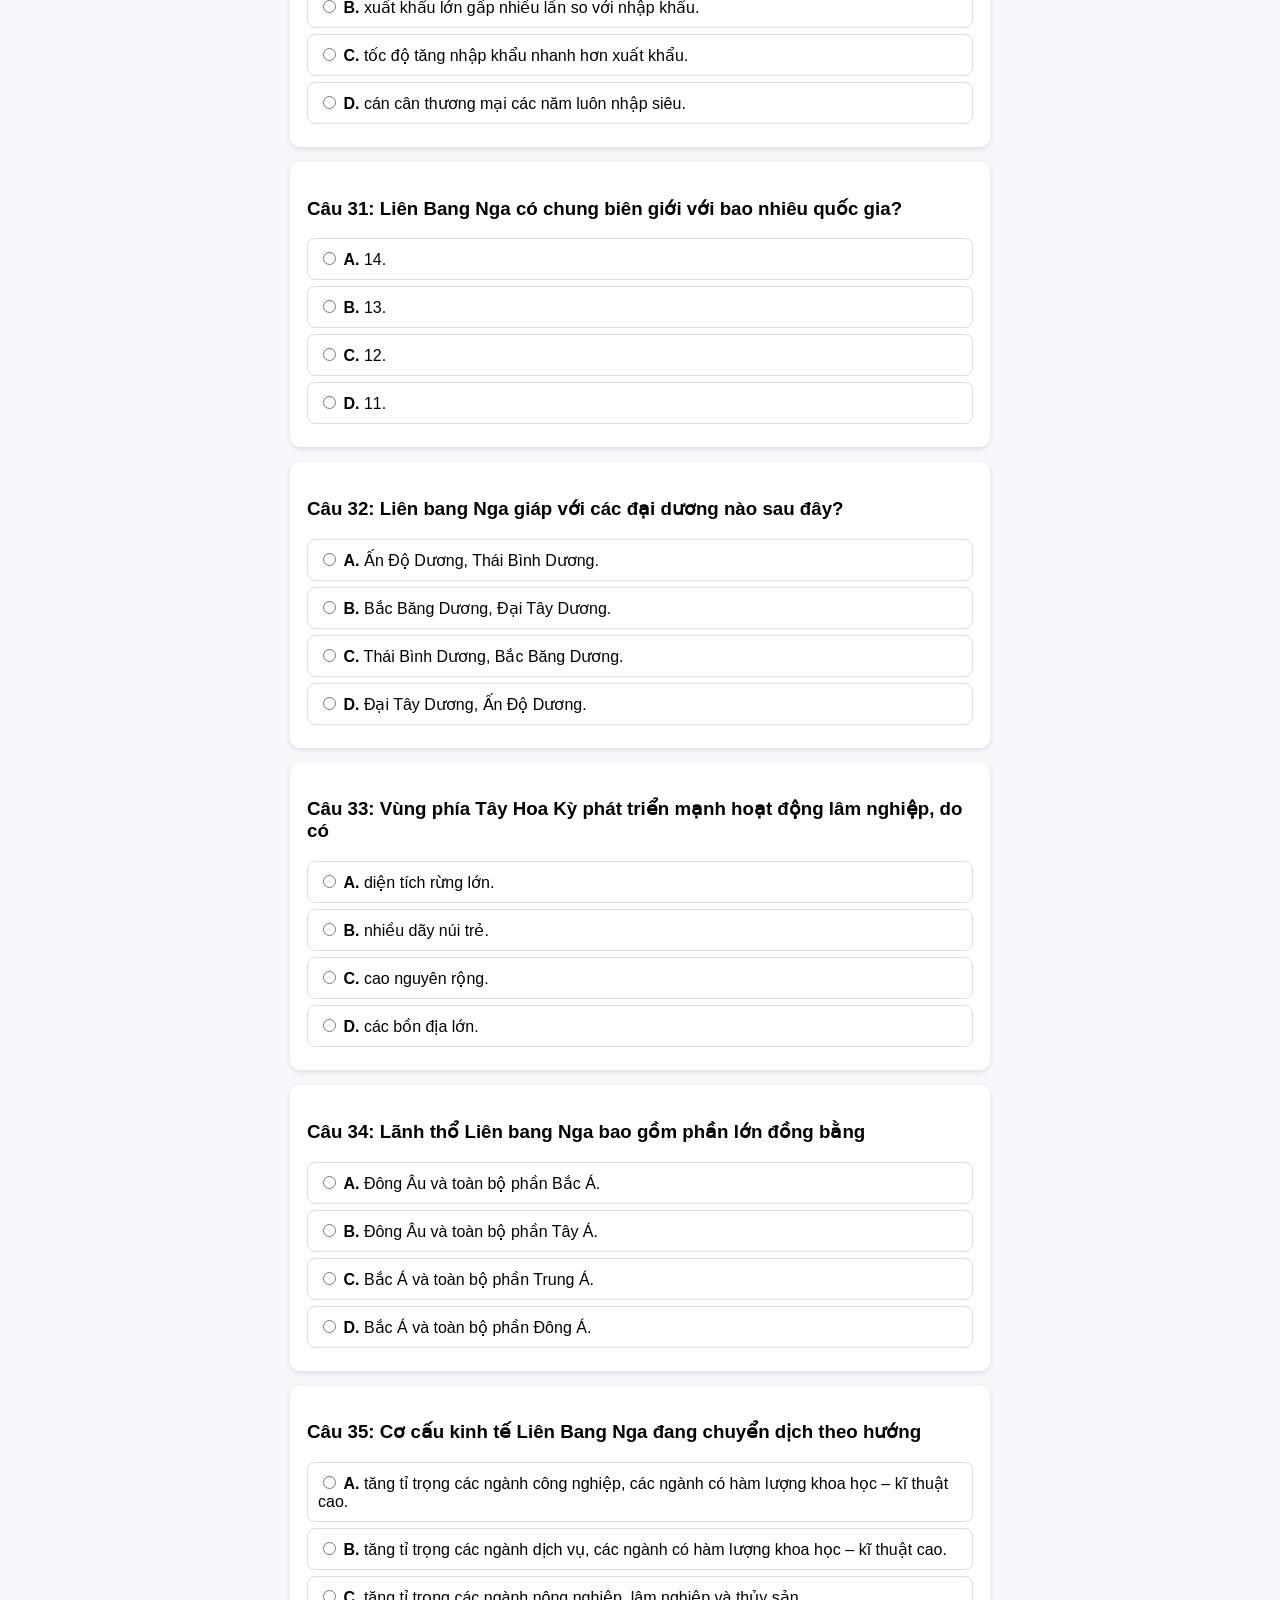
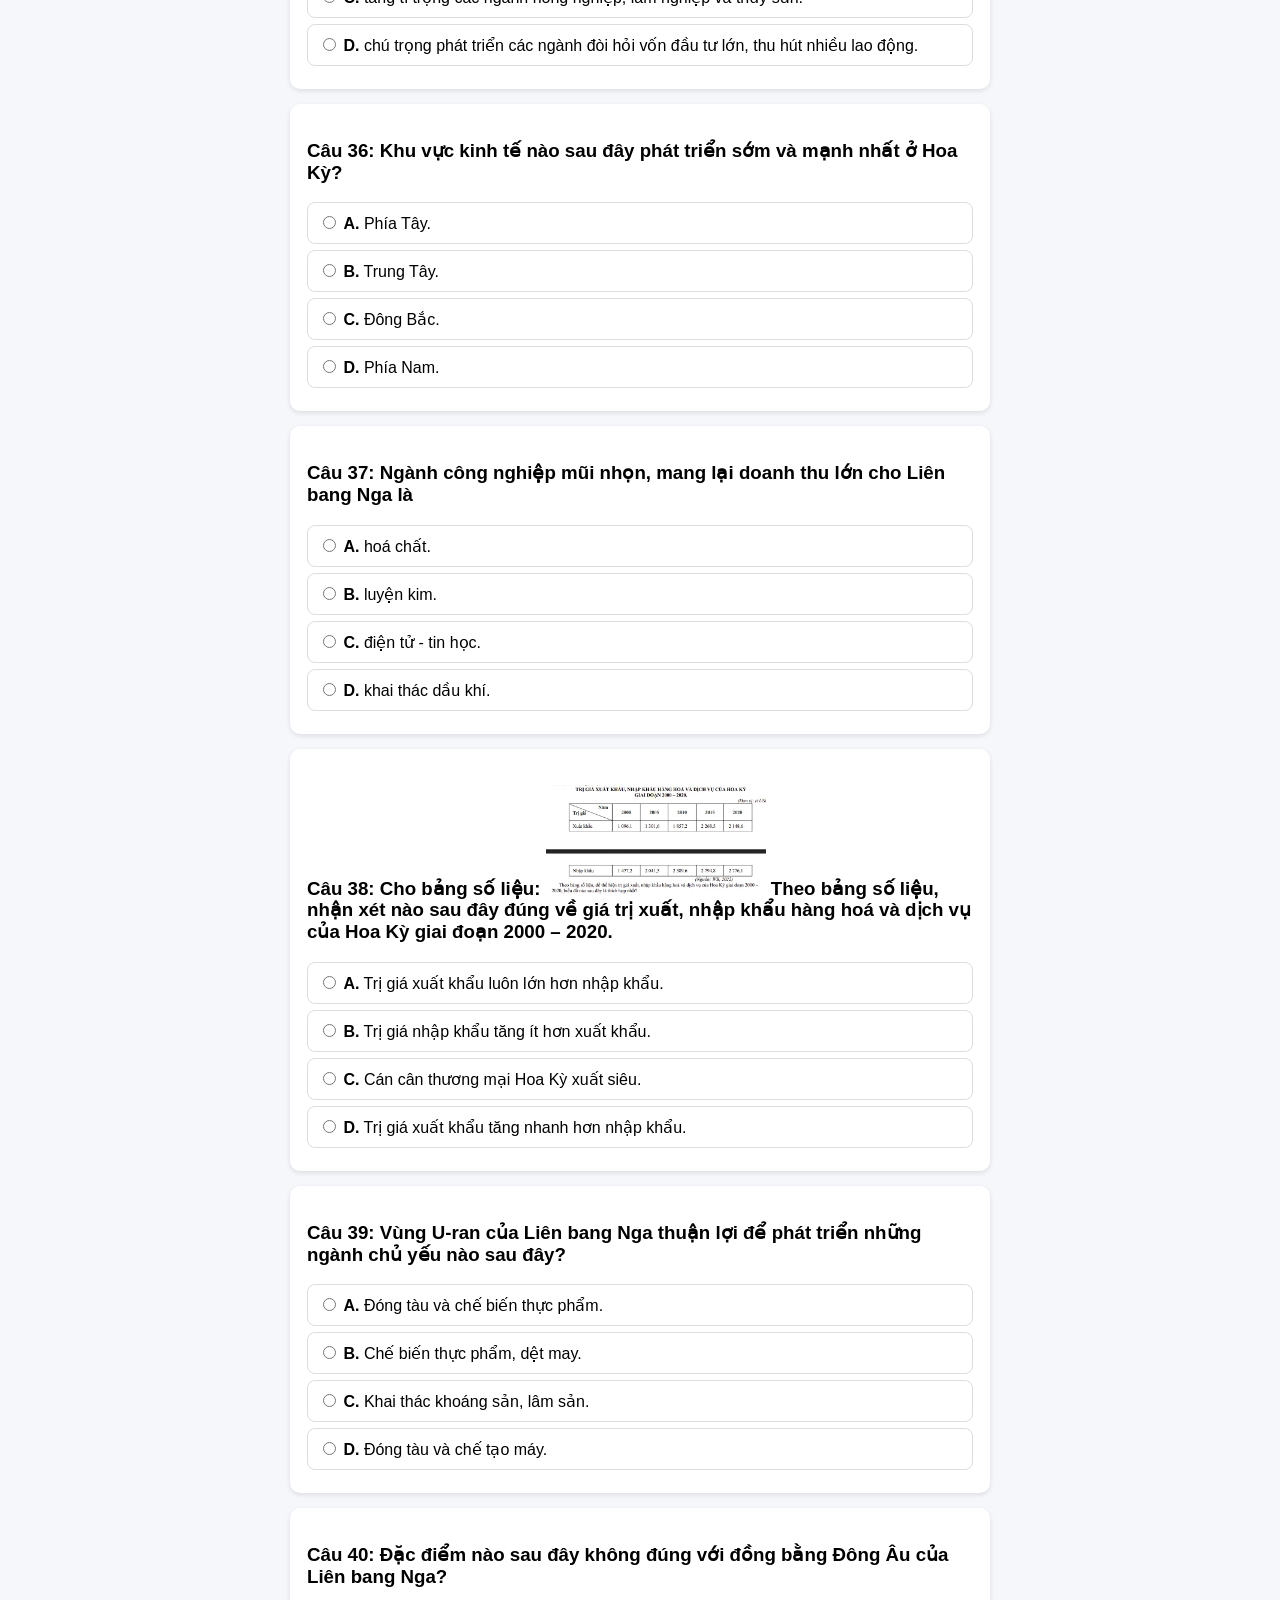
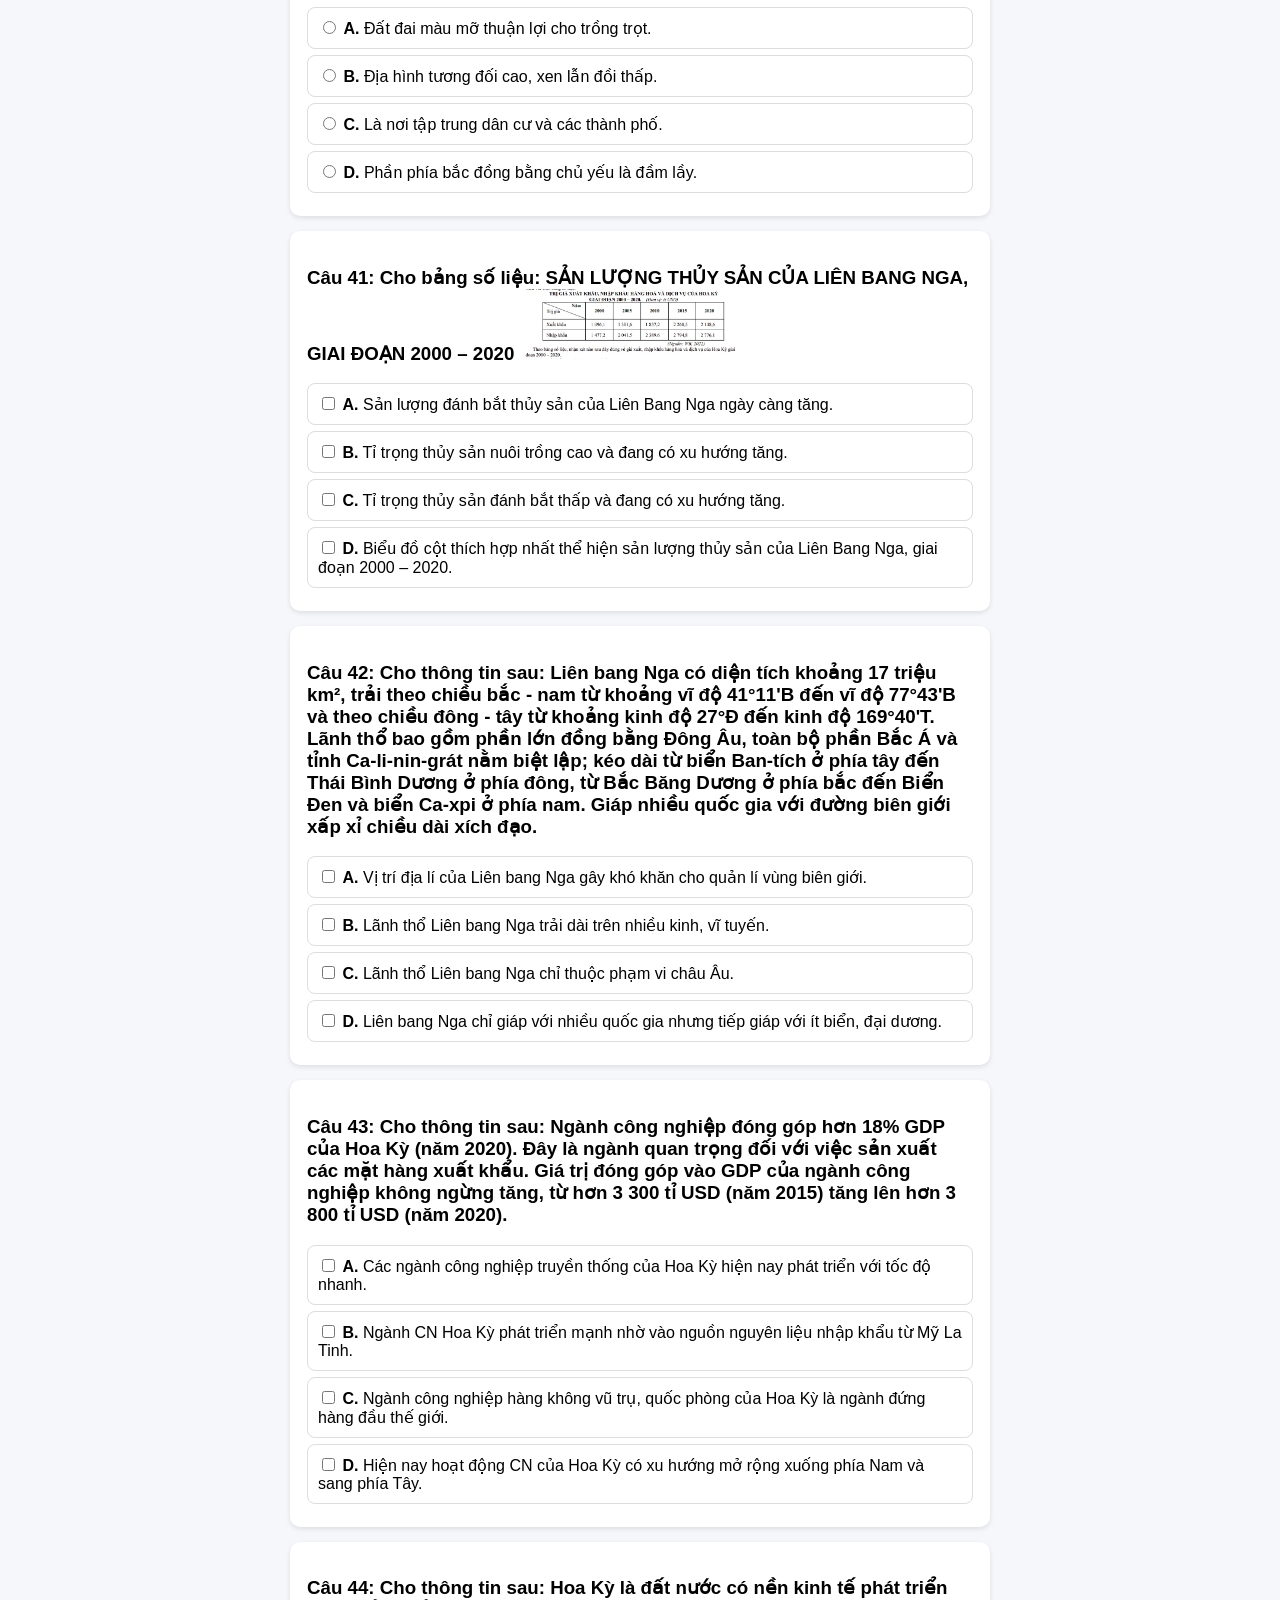
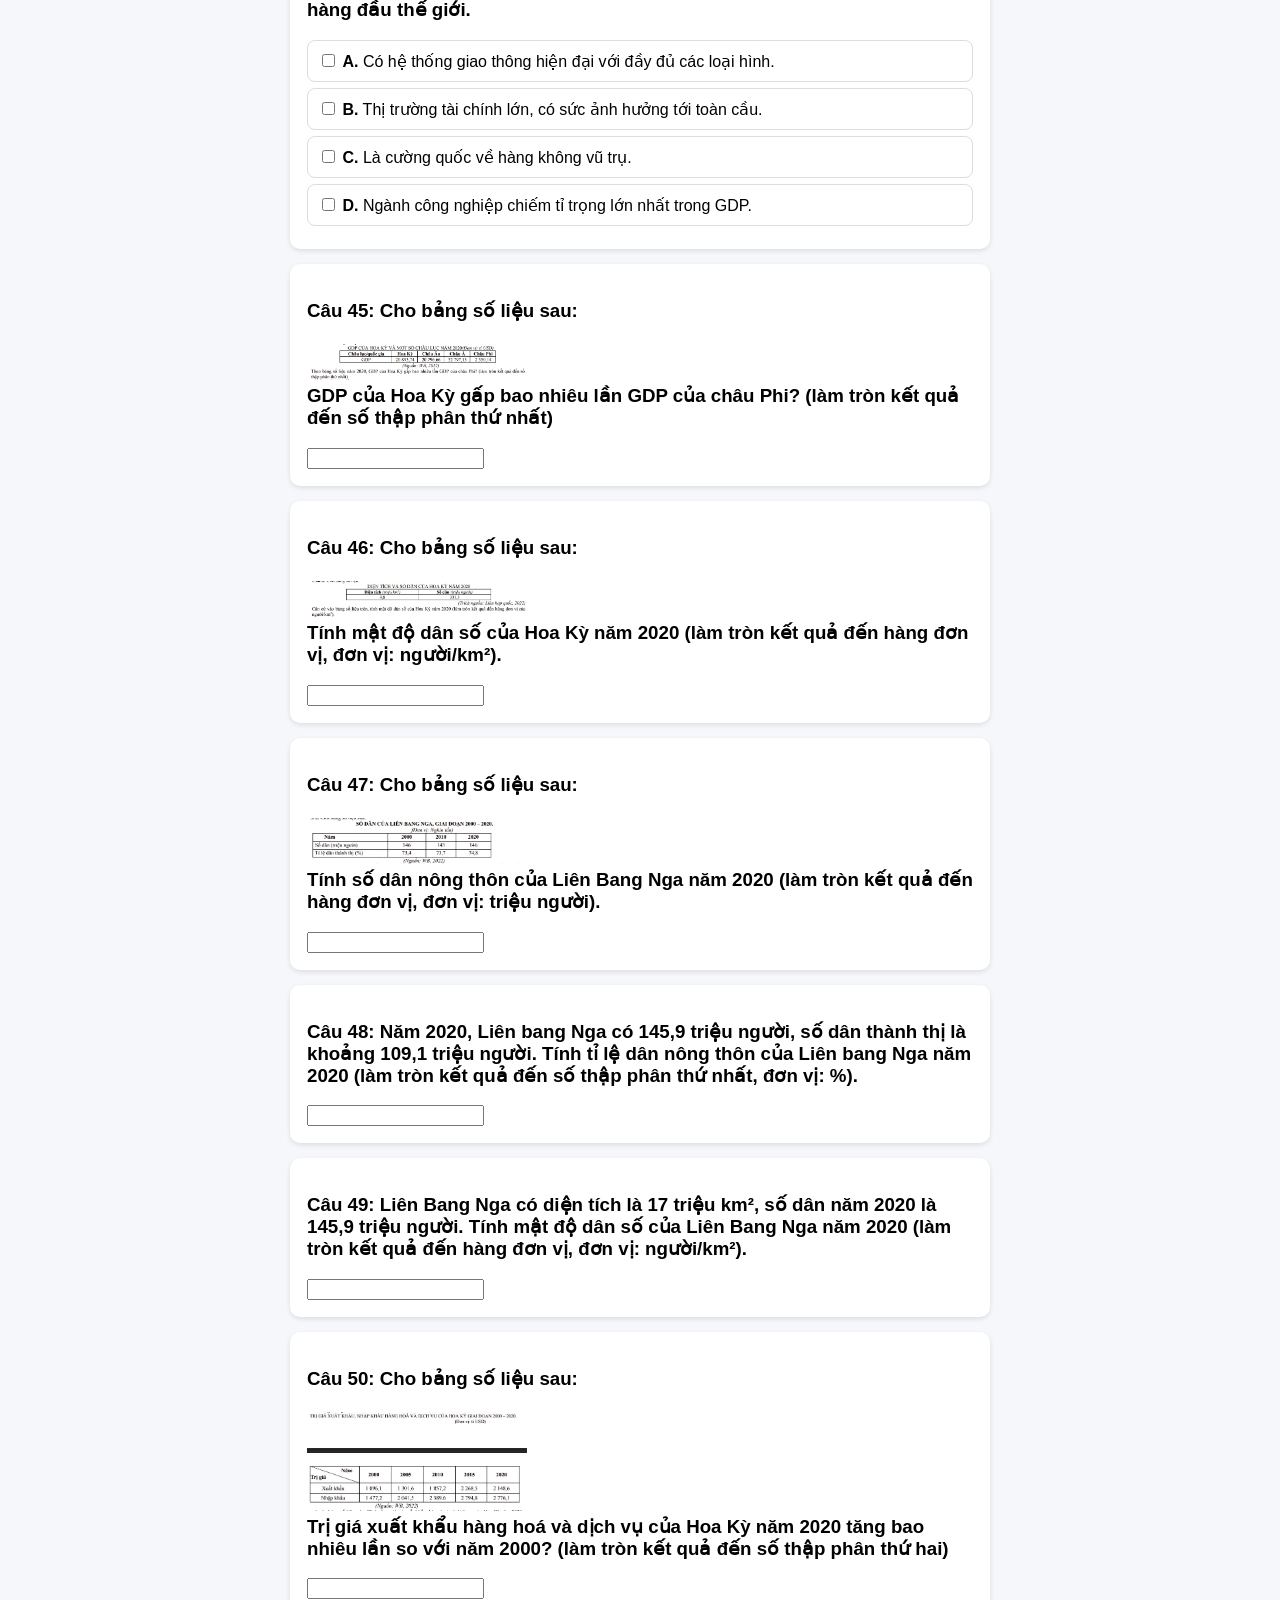
==== commit 5c8464eb: "tinh nang lam lai" ====
--- a/index.html
+++ b/index.html
@@ -20,7 +20,7 @@
       <div id="quiz"></div>
 
       <button id="submit">Nộp bài</button>
-      <button id="retry">Làm lại</button>
+      <button id="retry" onclick="retryQuiz()">Làm lại</button>
 
       <div id="result"></div>
       <div id="resultTF"></div>
@@ -44,6 +44,17 @@
         Thiết kế bởi Nguyễn Trung Hiếu<br />
         Học sinh trường THPT Trần Văn Kiết
       </div>
+      <div id="retryModal" class="modal">
+        <div class="modal-box">
+          <h3>Làm lại bài?</h3>
+          <p>Mọi đáp án hiện tại sẽ bị xoá.</p>
+
+          <div class="modal-buttons">
+            <button id="cancelRetry" class="btn-cancel">Huỷ</button>
+            <button id="confirmRetry" class="btn-confirm">Làm lại</button>
+          </div>
+        </div>
+      </div>
     </footer>
     <div id="imgModal" class="img-modal" onclick="closeImage()">
       <img id="imgPreview" />
--- a/css/style.css
+++ b/css/style.css
@@ -188,3 +188,51 @@
   background: #000;
   transform: translateY(-1px);
 }
+/* ===== MODAL ===== */
+
+.modal {
+  display: none;
+  position: fixed;
+  z-index: 2000;
+
+  top: 0;
+  left: 0;
+  width: 100%;
+  height: 100%;
+
+  background: rgba(0, 0, 0, 0.5);
+
+  justify-content: center;
+  align-items: center;
+}
+
+.modal-box {
+  background: white;
+  padding: 25px;
+  border-radius: 12px;
+
+  width: 280px;
+  text-align: center;
+
+  box-shadow: 0 10px 30px rgba(0, 0, 0, 0.3);
+}
+
+.modal-buttons {
+  margin-top: 20px;
+  display: flex;
+  gap: 10px;
+}
+
+.btn-cancel {
+  background: #9ca3af;
+}
+
+.btn-confirm {
+  background: #ef4444;
+}
+
+/* dark mode */
+
+.dark .modal-box {
+  background: #1e1e1e;
+}
